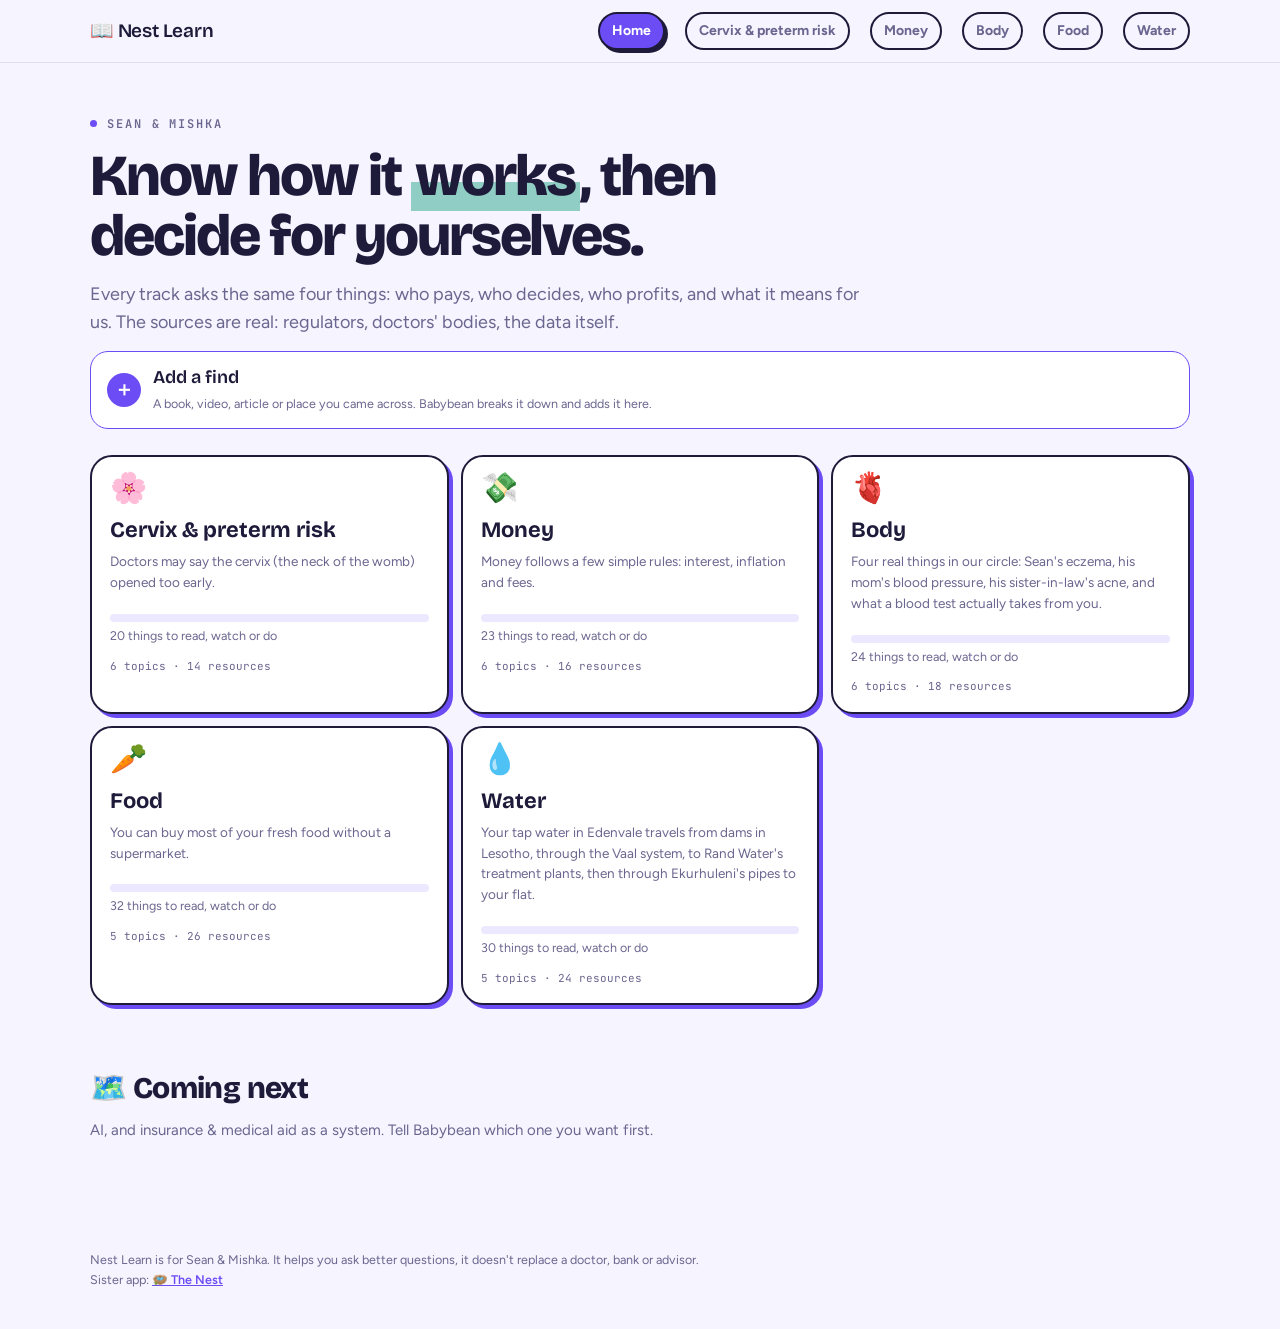
==== index.html @ f9ac7904 "Nest Learn: separate learning app (Cervix, Money, Body, Food, Water) Co-Authored-By: Claude Opus 5.5" ====
<!doctype html>
<html lang="en">
<head>
<meta charset="utf-8">
<meta name="viewport" content="width=device-width, initial-scale=1">
<meta name="theme-color" content="#6C4CF5">
<meta name="apple-mobile-web-app-capable" content="yes">
<meta name="mobile-web-app-capable" content="yes">
<meta name="apple-mobile-web-app-status-bar-style" content="black-translucent">
<meta name="apple-mobile-web-app-title" content="Nest Learn">
<link rel="manifest" href="manifest.webmanifest">
<link rel="apple-touch-icon" href="apple-touch-icon.png">
<meta name="robots" content="noindex, nofollow">
<title>Home · Nest Learn</title>
<link rel="icon" href="data:image/svg+xml,<svg xmlns='http://www.w3.org/2000/svg' viewBox='0 0 100 100'><text y='.9em' font-size='90'>📖</text></svg>">
<link rel="preconnect" href="https://fonts.googleapis.com">
<link rel="preconnect" href="https://fonts.gstatic.com" crossorigin>
<link rel="stylesheet" href="https://fonts.googleapis.com/css2?family=Bricolage+Grotesque:opsz,wght@12..96,400..800&family=Figtree:wght@400;500;600;700&family=JetBrains+Mono:wght@500;600;700&display=swap">
<link rel="stylesheet" href="style.css?v=20261115a">
<link rel="stylesheet" href="learn.css?v=20261115a">
</head>
<body>

<nav class="nav"><div class="nav-in">
  <a class="brandmark" href="index.html">📖 Nest Learn</a>
  <a class="tab" href="index.html" aria-current="page">Home</a>
  <a class="tab" href="cervix.html">Cervix &amp; preterm risk</a>
  <a class="tab" href="money.html">Money</a>
  <a class="tab" href="body.html">Body</a>
  <a class="tab" href="food.html">Food</a>
  <a class="tab" href="water.html">Water</a>
</div></nav>
<script>window.NAV_ICON={"Home": "🏠", "Cervix & preterm risk": "🌸", "Money": "💸", "Body": "🫀", "Food": "🥕", "Water": "💧"};</script>

<main class="wrap">
<p class="eyebrow"><span class="dot"></span>Sean &amp; Mishka</p>
<h1>Know how it <em>works</em>, then decide for yourselves.</h1>
<p class="sub">Every track asks the same four things: who pays, who decides, who profits, and what it means for us. The sources are real: regulators, doctors' bodies, the data itself.</p>
<details class="addbox" data-track=""><summary><span class="pl">＋</span><span><b>Add a find</b>
<small>A book, video, article or place you came across. Babybean breaks it down and adds it here.</small></span></summary>
<div class="abd"><div class="qchips tpick" role="group" aria-label="Which track"><button type="button" class="chip" aria-pressed="false" data-t="Cervix &amp; preterm risk">🌸 Cervix &amp; preterm risk</button><button type="button" class="chip" aria-pressed="false" data-t="Money">💸 Money</button><button type="button" class="chip" aria-pressed="false" data-t="Body">🫀 Body</button><button type="button" class="chip" aria-pressed="false" data-t="Food">🥕 Food</button><button type="button" class="chip" aria-pressed="false" data-t="Water">💧 Water</button><button type="button" class="chip" aria-pressed="false" data-t="New topic">🆕 New topic</button></div><div class="qchips kpick" role="group" aria-label="What is it"><button type="button" class="chip" aria-pressed="false" data-k="book">📚 Book</button><button type="button" class="chip" aria-pressed="false" data-k="video">🎬 Video</button><button type="button" class="chip" aria-pressed="false" data-k="article">📄 Article</button><button type="button" class="chip" aria-pressed="false" data-k="podcast">🎧 Podcast</button><button type="button" class="chip" aria-pressed="false" data-k="place">📍 Place</button></div>
<textarea placeholder="Paste the link, or the name of the book or video. Add a note if you want: why it caught your eye."></textarea>
<button type="button" class="sendbtn">Send to Babybean →</button>
<p class="how">Opens Telegram with your find ready to send. Babybean reads or watches it, writes the breakdown, and adds it to this page.</p></div></details>
<div class="tgrid">
<a class="tcard" href="cervix.html"><span class="tic">🌸</span><b>Cervix &amp; preterm risk</b><small>Doctors may say the cervix (the neck of the womb) opened too early.</small><div class="tprog mini" data-track="cervix"><div class="bar"><span></span></div><small class="pc"></small></div><span class="tmeta">6 topics · 14 resources</span></a>
<a class="tcard" href="money.html"><span class="tic">💸</span><b>Money</b><small>Money follows a few simple rules: interest, inflation and fees.</small><div class="tprog mini" data-track="money"><div class="bar"><span></span></div><small class="pc"></small></div><span class="tmeta">6 topics · 16 resources</span></a>
<a class="tcard" href="body.html"><span class="tic">🫀</span><b>Body</b><small>Four real things in our circle: Sean&#x27;s eczema, his mom&#x27;s blood pressure, his sister-in-law&#x27;s acne, and what a blood test actually takes from you.</small><div class="tprog mini" data-track="body"><div class="bar"><span></span></div><small class="pc"></small></div><span class="tmeta">6 topics · 18 resources</span></a>
<a class="tcard" href="food.html"><span class="tic">🥕</span><b>Food</b><small>You can buy most of your fresh food without a supermarket.</small><div class="tprog mini" data-track="food"><div class="bar"><span></span></div><small class="pc"></small></div><span class="tmeta">5 topics · 26 resources</span></a>
<a class="tcard" href="water.html"><span class="tic">💧</span><b>Water</b><small>Your tap water in Edenvale travels from dams in Lesotho, through the Vaal system, to Rand Water&#x27;s treatment plants, then through Ekurhuleni&#x27;s pipes to your flat.</small><div class="tprog mini" data-track="water"><div class="bar"><span></span></div><small class="pc"></small></div><span class="tmeta">5 topics · 24 resources</span></a>
</div>
<section class="sec"><h2>🗺️ Coming next</h2><p>AI, and insurance &amp; medical aid as a system. Tell Babybean which one you want first.</p></section>
</main>
<script>window.LEARN_TOTALS={"cervix": 20, "money": 23, "body": 24, "food": 32, "water": 30};</script>
<footer class="lfoot">Nest Learn is for Sean &amp; Mishka. It helps you ask better questions, it doesn't replace a doctor, bank or advisor.
  <br>Sister app: <a href="https://seanmacebo-ux.github.io/nest/">🪺 The Nest</a></footer>
<script src="nav.js?v=20261115a"></script>
<script src="learn.js?v=20261115a"></script>
</body>
</html>
---- style.css ----
/* The Nest — shared design system */
:root {
  /* palette: Lavender & Mint · design: Playful Bold (13 Nov 2026) */
  --ground: #F6F4FF; --surface: #FFFFFF; --surface-2: #ECE8FF;
  --ink: #1E1A3A; --ink-soft: #6B668F; --line: #E2DDF7;
  --baby: #E85AA5; --baby-soft: #FCE1F0;
  --home: #139E7C; --home-soft: #D9F7EE; --home-ink: #0B7A5F;
  --car: #3B82F6; --car-soft: #DCE9FE; --car-ink: #1D4ED8;
  --good: #139E7C; --good-soft: #D9F7EE;
  --warn: #E0405F; --warn-soft: #FCE0E6;
  --red: #E0405F; --red-soft: #FCE0E6;
  --amber: #D98A0B; --amber-soft: #FDEFD3;
  --hot: #E0405F; --hot-soft: #FCE0E6;
  --star: #F5A524;
  --accent: #6C4CF5;
  --nav-v: 2; /* nav.js only switches to the ☰ menu when this styling is loaded */
  --shadow: 0 1px 2px rgba(30,26,58,.04), 0 6px 16px -8px rgba(30,26,58,.10), 0 14px 34px -18px rgba(30,26,58,.14);
}
@media (prefers-color-scheme: dark) {
  :root {
    --ground: #121027; --surface: #1B1838; --surface-2: #26224D;
    --ink: #F1EEFF; --ink-soft: #A9A3D9; --line: #2E2A5A;
    --baby: #F9A8D4; --baby-soft: #3A1A33;
    --home: #5EEAD4; --home-soft: #12302F; --home-ink: #A7F3E8;
    --car: #93C5FD; --car-soft: #1A2547; --car-ink: #C7DDFE;
    --good: #5EEAD4; --good-soft: #12302F;
    --warn: #FF7A93; --warn-soft: #3A1726;
    --red: #FF7A93; --red-soft: #3A1726;
    --amber: #FCD34D; --amber-soft: #332A12;
    --hot: #FF7A93; --hot-soft: #3A1726;
    --star: #FCD34D;
    --accent: #A594FF;
    --shadow: 0 1px 2px rgba(0,0,0,.3), 0 10px 30px -14px rgba(0,0,0,.6);
  }
}
* { box-sizing: border-box; }
html { -webkit-text-size-adjust: 100%; }
body { margin: 0; background: var(--ground); color: var(--ink);
  font-family: "Figtree", system-ui, -apple-system, sans-serif; line-height: 1.55; font-size: 16px; -webkit-font-smoothing: antialiased; }
.wrap { overflow-wrap: break-word; max-width: 1180px; margin: 0 auto; padding: clamp(20px,4vw,40px) clamp(16px,4vw,40px) 90px; }
.num { font-family: "JetBrains Mono", ui-monospace, monospace; font-variant-numeric: tabular-nums; }
a { color: inherit; }

/* nav */
.nav { position: sticky; top: 0; z-index: 20; background: color-mix(in srgb, var(--ground) 90%, transparent);
  backdrop-filter: blur(10px); border-bottom: 1px solid var(--line); }
.nav-in { max-width: 1180px; margin: 0 auto; padding: 12px clamp(16px,4vw,40px); display: flex; align-items: center; gap: 8px 20px; flex-wrap: wrap; }
.brandmark { font-family: "Bricolage Grotesque", Georgia, serif; font-weight: 600; font-size: 19px; letter-spacing: -.01em; margin-right: auto; display: flex; align-items: center; gap: 8px; text-decoration: none; }
.nav a.tab { text-decoration: none; font-size: 14px; font-weight: 600; color: var(--ink-soft); padding: 6px 12px; border-radius: 20px; }
.nav a.tab:hover { color: var(--ink); background: var(--surface-2); }
.nav a.tab[aria-current="page"] { color: var(--surface); background: var(--accent); }
/* phones: one swipeable row instead of three stacked rows */
@media (max-width: 700px) {
  .nav-in { flex-wrap: nowrap; overflow-x: auto; scrollbar-width: none; gap: 4px; padding: 9px 16px 9px 0; }
  .nav-in::-webkit-scrollbar { display: none; }
  .brandmark { position: sticky; left: 0; z-index: 1; flex: none; margin-right: 4px; padding: 8px 12px 8px 16px; font-size: 17px;
    background: var(--ground); box-shadow: 10px 0 10px -4px var(--ground); }
  .nav a.tab { flex: none; padding: 9px 13px; }
  /* with nav.js: brand + current page + ☰ Menu; the rest open as a tile grid */
  .nav.js-menu .nav-in { overflow: visible; padding: 8px 16px; gap: 8px; }
  .nav.js-menu .brandmark { position: static; padding: 0; margin-right: auto; background: none; box-shadow: none; }
  .nav.js-menu a.tab { display: none; }
  .nav.js-menu .menubtn { order: 3; }
  .nav.js-menu a.tab[aria-current="page"] { display: inline-flex; align-items: center; min-height: 40px; font-size: 13.5px; }
}
.menubtn { display: none; }
@media (max-width: 700px) {
  .menubtn { display: inline-flex; align-items: center; gap: 7px; flex: none; font: inherit; font-size: 15px; font-weight: 600; cursor: pointer;
    color: var(--ink); background: var(--surface); border: 1px solid var(--line); border-radius: 12px; padding: 0 14px; min-height: 44px; }
  .menubtn span { font-size: 18px; line-height: 1; }
  .nav.open .menubtn { background: var(--surface-2); }
  .menubtn:focus-visible { outline: 2px solid var(--accent); outline-offset: 2px; }
  .navpanel { position: absolute; left: 0; right: 0; top: 100%; background: var(--ground); border-bottom: 1px solid var(--line);
    box-shadow: 0 18px 30px -12px rgba(0,0,0,.25); padding: 12px 16px 16px; display: grid; grid-template-columns: repeat(3, 1fr); gap: 8px; }
  .navpanel[hidden] { display: none; }
  .navtile { display: flex; flex-direction: column; align-items: center; justify-content: center; gap: 4px; min-height: 68px; padding: 8px 4px;
    text-decoration: none; text-align: center; font-size: 13.5px; font-weight: 600; color: var(--ink); background: var(--surface);
    border: 1px solid var(--line); border-radius: 14px; }
  .navtile .ni { font-size: 22px; line-height: 1; }
  .navtile[aria-current="page"] { background: var(--accent); border-color: var(--accent); color: var(--surface); }
  .navtile:focus-visible { outline: 2px solid var(--accent); outline-offset: 2px; }
}

/* headings */
.eyebrow { font-family: "JetBrains Mono", monospace; font-size: 12px; font-weight: 600; letter-spacing: .16em; text-transform: uppercase; color: var(--ink-soft); display: flex; align-items: center; gap: 10px; flex-wrap: wrap; }
.eyebrow .dot { width: 7px; height: 7px; border-radius: 50%; background: var(--accent); }
h1 { font-family: "Bricolage Grotesque", Georgia, serif; font-weight: 500; font-size: clamp(34px,6.5vw,58px); line-height: 1.03; letter-spacing: -.02em; text-wrap: balance; margin: 14px 0 0; }
h1 em { font-style: italic; color: var(--accent); }
.sub { color: var(--ink-soft); font-size: clamp(15px,2.2vw,18px); margin: 14px 0 0; max-width: 66ch; }
.sec { margin: clamp(38px,6vw,60px) 0 18px; }
.sec h2 { font-family: "Bricolage Grotesque", serif; font-weight: 500; font-size: clamp(22px,4vw,30px); letter-spacing: -.01em; margin: 0; text-wrap: balance; }
.sec p { margin: 8px 0 0; color: var(--ink-soft); max-width: 66ch; font-size: 15px; }

/* callout */
.callout { margin-top: 18px; border-radius: 13px; padding: 14px 16px; font-size: 13.5px; max-width: 78ch; }
.callout.car { background: var(--car-soft); border: 1px solid color-mix(in srgb, var(--car) 30%, transparent); color: var(--car-ink); }
.callout b { font-weight: 600; }

/* filter chips */
.filterbar { margin-top: 24px; position: sticky; top: 52px; z-index: 10; background: color-mix(in srgb, var(--ground) 88%, transparent); backdrop-filter: blur(8px); padding: 12px 0; border-bottom: 1px solid var(--line); display: flex; flex-wrap: wrap; gap: 14px 22px; }
.fgroup { display: flex; align-items: center; gap: 7px; flex-wrap: wrap; }
.fgroup .lbl { font-family: "JetBrains Mono", monospace; font-size: 10px; letter-spacing: .1em; text-transform: uppercase; color: var(--ink-soft); font-weight: 600; }
.chip { font-family: inherit; font-size: 13px; font-weight: 600; cursor: pointer; background: var(--surface); color: var(--ink); border: 1px solid var(--line); border-radius: 20px; padding: 6px 13px; transition: all .14s ease; }
.chip:hover { border-color: var(--car); }
.chip[aria-pressed="true"] { background: var(--car); color: #fff; border-color: var(--car); }
.count { font-family: "JetBrains Mono", monospace; font-size: 12px; color: var(--ink-soft); margin-left: auto; align-self: center; }

/* card grid */
.grid { margin-top: 22px; display: grid; grid-template-columns: repeat(3, 1fr); gap: 14px; }
@media (max-width: 940px) { .grid { grid-template-columns: repeat(2, 1fr); } }
@media (max-width: 600px) { .grid { grid-template-columns: 1fr; } }

.cc { background: var(--surface); border: 1px solid var(--line); border-radius: 16px; padding: 18px; box-shadow: var(--shadow); display: flex; flex-direction: column; }
.cc.hide { display: none; }
.cc.pick { border-color: color-mix(in srgb, var(--star) 55%, var(--line)); }
.cc-top { display: flex; justify-content: space-between; align-items: center; gap: 8px; }
.brand { font-family: "JetBrains Mono", monospace; font-size: 10px; letter-spacing: .08em; text-transform: uppercase; color: var(--ink-soft); font-weight: 600; display: flex; align-items: center; gap: 5px; }
.tier { font-family: "JetBrains Mono", monospace; font-size: 9.5px; font-weight: 600; letter-spacing: .05em; padding: 3px 8px; border-radius: 20px; text-transform: uppercase; }
.tier.cash { background: var(--good-soft); color: var(--good); }
.tier.finance { background: var(--car-soft); color: var(--car-ink); }
.model { font-family: "Bricolage Grotesque", serif; font-weight: 600; font-size: 20px; letter-spacing: -.01em; margin: 10px 0 1px; display: flex; align-items: center; gap: 7px; }
.star { color: var(--star); font-size: 14px; }
.bodytag { font-size: 12px; color: var(--ink-soft); }
.price { font-family: "JetBrains Mono", monospace; font-weight: 600; font-size: 18px; margin: 11px 0 0; color: var(--car-ink); }
.price small { font-size: 10.5px; color: var(--ink-soft); font-weight: 500; display: block; letter-spacing: .02em; margin-top: 2px; }
.ratings { display: flex; flex-wrap: wrap; gap: 5px; margin: 12px 0 0; }
.rt { font-size: 10.5px; font-weight: 600; padding: 4px 8px; border-radius: 6px; display: flex; align-items: center; gap: 4px; }
.rt .rk { font-family: "JetBrains Mono", monospace; font-size: 8.5px; letter-spacing: .04em; text-transform: uppercase; opacity: .72; font-weight: 600; }
.rt.ex { background: var(--good-soft); color: var(--good); }
.rt.gd { background: var(--surface-2); color: var(--ink); }
.rt.tt { background: var(--warn-soft); color: var(--warn); }
.rt.au { background: var(--car-soft); color: var(--car-ink); }
.pc { display: grid; grid-template-columns: 1fr 1fr; gap: 10px; margin: 13px 0 0; font-size: 11.5px; }
.pc .h { font-family: "JetBrains Mono", monospace; font-size: 9px; letter-spacing: .07em; text-transform: uppercase; font-weight: 600; margin-bottom: 4px; }
.pc .pro .h { color: var(--good); } .pc .con .h { color: var(--warn); }
.pc ul { margin: 0; padding-left: 14px; display: flex; flex-direction: column; gap: 3px; color: var(--ink-soft); }
.cardlinks { margin-top: auto; padding-top: 14px; display: flex; gap: 8px; }
.clink { flex: 1; display: flex; align-items: center; justify-content: center; gap: 6px; text-decoration: none; font-size: 12px; font-weight: 600; padding: 9px 10px; border-radius: 9px; border: 1px solid var(--line); transition: transform .12s ease, border-color .12s ease; }
.clink:hover { transform: translateY(-1px); border-color: var(--car); }
.clink.see { background: var(--car); color: #fff; border-color: var(--car); }
.clink.list { background: var(--surface-2); color: var(--ink); flex-direction: column; gap: 1px; }
.clink .h { font-family: "JetBrains Mono", monospace; font-weight: 500; font-size: 9px; opacity: .7; }

.empty { display: none; text-align: center; color: var(--ink-soft); padding: 46px 20px; font-size: 15px; }
.empty.show { display: block; }

/* generic panels/cards */
.panel { background: var(--surface); border: 1px solid var(--line); border-radius: 16px; padding: 22px 24px; box-shadow: var(--shadow); }
.note { margin-top: 30px; background: var(--surface); border: 1px solid var(--line); border-radius: 16px; padding: 22px 24px; box-shadow: var(--shadow); font-size: 14px; }
.note h4 { font-family: "Bricolage Grotesque", serif; font-weight: 600; font-size: 18px; margin: 0 0 10px; color: var(--car-ink); }
.note p { margin: 0 0 10px; } .note p:last-child { margin: 0; }
.note b { font-weight: 600; }
.foot { margin-top: 30px; font-family: "JetBrains Mono", monospace; font-size: 11px; color: var(--ink-soft); letter-spacing: .04em;  overflow-wrap: anywhere; }

/* home tiles */
.tiles { margin-top: 26px; display: grid; grid-template-columns: repeat(3,1fr); gap: 16px; }
@media (max-width: 800px) { .tiles { grid-template-columns: 1fr; } }
.tile { display: flex; flex-direction: column; text-decoration: none; background: var(--surface); border: 1px solid var(--line); border-radius: 18px; padding: 24px; box-shadow: var(--shadow); border-top: 4px solid var(--accent); transition: transform .14s ease; }
.tile:hover { transform: translateY(-2px); }
.tile.baby { border-top-color: var(--baby); } .tile.home { border-top-color: var(--home); } .tile.car { border-top-color: var(--car); }
.tile .tt { font-family: "Bricolage Grotesque", serif; font-weight: 600; font-size: 22px; display: flex; align-items: center; gap: 9px; }
.tile.baby .tt { color: var(--baby); } .tile.home .tt { color: var(--home); } .tile.car .tt { color: var(--car); }
.tile .td { color: var(--ink-soft); font-size: 14px; margin: 10px 0 0; }
.tile .go { margin-top: 14px; font-family: "JetBrains Mono", monospace; font-size: 12px; font-weight: 600; color: var(--accent); }

a:focus-visible, .chip:focus-visible { outline: 2px solid var(--accent); outline-offset: 2px; }

/* interactivity — saves + ticks */
.savebtn { font: inherit; cursor: pointer; border: 1px solid var(--line); background: var(--surface-2); color: var(--ink-soft); border-radius: 9px; padding: 8px 12px; font-size: 12px; font-weight: 600; transition: all .15s ease; white-space: nowrap; }
.savebtn:hover { border-color: var(--baby); transform: translateY(-1px); }
.savebtn.on { background: var(--baby-soft); color: var(--baby); border-color: var(--baby); }
[data-tick] { cursor: pointer; user-select: none; }
[data-tick] .b, [data-tick] .box { transition: background .15s ease, border-color .15s ease; position: relative; }
[data-tick].done .b, [data-tick].done .box { background: var(--accent); border-color: var(--accent); }
[data-tick].done .b::after, [data-tick].done .box::after { content: "✓"; color: #fff; font-size: 10px; line-height: 1; position: absolute; inset: 0; display: flex; align-items: center; justify-content: center; }
[data-tick].done .txt { color: var(--ink-soft); }
[data-tick]:focus-visible { outline: 2px solid var(--accent); outline-offset: 3px; border-radius: 6px; }

@media (prefers-reduced-motion: reduce) { * { transition: none !important; } }

/* Design: Playful Bold (overrides page styles, so it uses !important) — chunky outlines, hard offset shadows, pill controls */
.panel,.pane,.pc2,.acc,.hero,.cc,.tile,.cgrp,.statrow>div,.pick,.note,.trio>div,.stats>div,.tg,.total,.chead .h,.places .pane { border-radius: 22px !important; border: 2px solid var(--ink) !important; box-shadow: 4px 4px 0 var(--accent) !important; }
.st4,.cell,.warnbox,.callout { border-radius: 14px !important; border: 1.5px solid color-mix(in srgb, var(--ink) 35%, transparent) !important; box-shadow: none !important; }
.chip,.tabs button,.jump a,.btn,.btn2,.menubtn,.pickrow button,.seg button,.seg2 a,.modes a,.pens button,.navtile,.nav a.tab,.savebtn,.clink { border-radius: 999px !important; border: 2px solid var(--ink) !important; font-weight: 700 !important; }
.btn,.btn2,.chip[aria-pressed="true"],.tabs button[aria-selected="true"],.jump a.on,.pickrow button[aria-pressed="true"],.modes a[aria-current="true"],.nav a.tab[aria-current="page"] { box-shadow: 3px 3px 0 var(--ink) !important; }
.modes .in,.seg,.seg2 { border-radius: 999px !important; border: 2px solid var(--ink); }
h1 { font-weight: 800 !important; letter-spacing: -.035em !important; }
h1 em { font-style: normal !important; color: var(--ink) !important; background: linear-gradient(transparent 58%, color-mix(in srgb, var(--good) 45%, transparent) 58%); padding: 0 .08em; }
.sec h2,.gh h2,.pane h3,.hero .big,.big,.total b,.pc2 .pr b,.statrow b,.model { font-weight: 800 !important; letter-spacing: -.02em; }
.ico { border-radius: 14px !important; border: 2px solid var(--ink) !important; }
.hb,.vb,.badge,.tier { border-radius: 999px !important; border: 1.5px solid currentColor; }
.modes .in a { border: 0 !important; box-shadow: none !important; }
.modes .in a[aria-current="true"] { background: var(--accent) !important; color: var(--surface) !important; }

/* --- 14 Nov: 🤔 Consider / ✕ Reject (decide.js), replaces ♡ Save --- */
.dec { display: flex; gap: 8px; flex-wrap: wrap; margin-top: 10px; }
.dec button { font: inherit; font-size: 12.5px; font-weight: 700; cursor: pointer; min-height: 40px; padding: 0 14px; border-radius: 999px; border: 2px solid var(--line); background: var(--surface-2); color: var(--ink); }
.dec button[data-dv="consider"].on { background: var(--amber-soft); border-color: var(--amber); color: var(--ink); }
.dec button[data-dv="reject"].on { background: var(--surface-2); border-color: var(--ink-soft); color: var(--ink-soft); }
.is-consider { box-shadow: inset 0 0 0 2px var(--amber) !important; }
.is-consider::before { content: "🤔 CONSIDERING"; display: block; font-family: "JetBrains Mono", monospace; font-size: 10px; font-weight: 700; letter-spacing: .06em; color: var(--amber); margin-bottom: 6px; }
.is-reject { order: 99; opacity: .45; }
.is-reject::before { content: "✕ REJECTED"; display: block; font-family: "JetBrains Mono", monospace; font-size: 10px; font-weight: 700; letter-spacing: .06em; color: var(--ink-soft); margin-bottom: 6px; }
.is-reject .ow, .is-reject .of, .is-reject .lc-why, .is-reject .lc-warn, .is-reject p { display: none; }
.dectray { position: fixed; left: 12px; right: 12px; bottom: 14px; z-index: 40; max-width: 560px; margin: 0 auto; display: none; align-items: center; justify-content: space-between; gap: 12px; padding: 10px 10px 10px 16px; border-radius: 18px; background: var(--ink); color: var(--surface); box-shadow: var(--shadow); font-weight: 700; font-size: 14px; }
.dectray.on { display: flex; }
.dectray small { display: block; font-weight: 500; font-size: 11.5px; opacity: .75; }
.dectray .send { font: inherit; font-size: 14px; font-weight: 700; cursor: pointer; border: 0; border-radius: 999px; min-height: 44px; padding: 0 16px; background: var(--accent); color: #fff; white-space: nowrap; }
---- learn.css ----
/* Nest Learn: track pages + home. Built on The Nest's style.css so both apps look the same. */
:root { --navh: 60px; }
html { scroll-behavior: smooth; }
[id] { scroll-margin-top: calc(var(--navh) + 64px); }
.lbl { font-family: "JetBrains Mono", monospace; font-size: 10px; font-weight: 600; letter-spacing: .08em; text-transform: uppercase; color: var(--ink-soft); }

/* jump bar (same as Medical aid) */
.jump { position: sticky; top: var(--navh); z-index: 15; margin: 22px calc(-1 * clamp(16px,4vw,40px)) 0; padding: 10px clamp(16px,4vw,40px);
  background: color-mix(in srgb, var(--ground) 92%, transparent); backdrop-filter: blur(8px); border-bottom: 1px solid var(--line);
  display: flex; gap: 8px; overflow-x: auto; scrollbar-width: none; }
.jump::-webkit-scrollbar { display: none; }
.jump a { flex: none; text-decoration: none; font-size: 13px; font-weight: 600; color: var(--ink-soft); background: var(--surface); border: 1px solid var(--line); border-radius: 20px; padding: 8px 14px; min-height: 36px; display: flex; align-items: center; }
.jump a.on { background: var(--accent); border-color: var(--accent); color: var(--surface); }

/* progress */
.tprog { margin-top: 18px; max-width: 420px; }
.tprog .bar { height: 8px; background: var(--surface-2); border-radius: 8px; overflow: hidden; margin-top: 5px; }
.tprog .bar span { display: block; height: 100%; width: 0; background: var(--accent); border-radius: 8px; transition: width .4s ease; }
.tprog .pc { display: block; color: var(--ink-soft); font-size: 12.5px; margin-top: 4px; }
.tprog.mini { margin-top: 12px; max-width: none; }

/* accordions (same as Medical aid) */
.accs { display: flex; flex-direction: column; gap: 10px; margin-top: 14px; }
.acc { background: var(--surface); border: 1px solid var(--line); border-radius: 14px; box-shadow: var(--shadow); overflow: hidden; }
.acc summary { list-style: none; cursor: pointer; display: flex; align-items: center; gap: 12px; padding: 14px 16px; min-height: 56px; -webkit-tap-highlight-color: transparent; }
.acc summary::-webkit-details-marker { display: none; }
.acc summary::after { content: "+"; margin-left: auto; flex: none; font-family: "JetBrains Mono", monospace; font-size: 20px; font-weight: 600; color: var(--ink-soft); transition: transform .2s ease; }
.acc[open] summary::after { transform: rotate(45deg); }
.acc summary:focus-visible { outline: 2px solid var(--accent); outline-offset: -2px; border-radius: 14px; }
.acc .n { flex: none; width: 28px; height: 28px; border-radius: 50%; background: var(--good-soft); color: var(--good); font-family: "JetBrains Mono", monospace; font-weight: 600; font-size: 13px; display: grid; place-items: center; }
.acc .st { display: flex; flex-direction: column; gap: 2px; font-size: 15px; }
.acc .st small { color: var(--ink-soft); font-size: 12.5px; }
.acc .bd { padding: 0 16px 14px; font-size: 14.5px; border-top: 1px solid var(--line); }
.pts { margin: 10px 0 0; padding-left: 18px; }
.pts li { margin: 8px 0; }

/* do / ask / watch */
.checks { list-style: none; margin: 14px 0 0; padding: 0; display: flex; flex-direction: column; gap: 8px; }
.checks label { display: flex; gap: 12px; align-items: flex-start; background: var(--surface); border: 1px solid var(--line); border-radius: 14px; padding: 12px 14px; font-size: 14.5px; cursor: pointer; box-shadow: var(--shadow); }
.checks input { flex: none; width: 22px; height: 22px; margin: 1px 0 0; accent-color: var(--good); }
.checks input:checked + span { color: var(--ink-soft); text-decoration: line-through; }
.asks { margin: 14px 0 0; padding: 14px 16px 14px 36px; background: var(--surface); border: 1px solid var(--line); border-radius: 14px; box-shadow: var(--shadow); font-size: 14.5px; }
.asks li { margin: 8px 0; }
.warns { list-style: none; margin: 14px 0 0; padding: 0; display: flex; flex-direction: column; gap: 8px; }
.warns li { background: var(--amber-soft); border-radius: 12px; padding: 12px 14px; font-size: 14px; }
.warns li::before { content: "⚠️ "; }

/* resources */
.filt { display: flex; gap: 8px; flex-wrap: wrap; margin-top: 14px; }
.rlist { display: grid; grid-template-columns: repeat(2, 1fr); gap: 10px; margin-top: 14px; }
@media (max-width: 700px) { .rlist { grid-template-columns: 1fr; } }
.rc { background: var(--surface); border: 1px solid var(--line); border-radius: 16px; box-shadow: var(--shadow); padding: 14px 16px; display: flex; flex-direction: column; }
.rc[hidden] { display: none; }
.rtop { display: flex; gap: 12px; align-items: flex-start; }
.ric { font-size: 22px; flex: none; }
.rtx b { display: block; font-size: 15px; line-height: 1.35; }
.rtx small { color: var(--ink-soft); font-size: 12.5px; }
.rwhy { font-size: 13.5px; margin: 8px 0 0; color: var(--ink); }
.racts { display: flex; gap: 8px; margin-top: auto; padding-top: 12px; }
.racts a, .racts button { font: inherit; font-size: 13px; font-weight: 600; text-decoration: none; cursor: pointer; border-radius: 10px; padding: 0 14px; min-height: 40px; display: inline-flex; align-items: center; }
.racts .op { color: var(--ink); background: var(--surface-2); border: 1px solid var(--line); }
.racts .done { color: var(--ink-soft); background: var(--surface); border: 1px solid var(--line); }
.rc.is-done { border-color: var(--good); }
.rc.is-done .done { color: var(--surface); background: var(--good); border-color: var(--good); }

/* home */
.tgrid { display: grid; grid-template-columns: repeat(3, 1fr); gap: 12px; margin-top: 26px; }
@media (max-width: 900px) { .tgrid { grid-template-columns: repeat(2, 1fr); } }
@media (max-width: 560px) { .tgrid { grid-template-columns: 1fr; } }
.tcard { text-decoration: none; background: var(--surface); border: 1px solid var(--line); border-radius: 18px; box-shadow: var(--shadow); padding: 16px 18px; display: flex; flex-direction: column; gap: 4px; }
.tcard .tic { font-size: 30px; line-height: 1; }
.tcard b { font-family: "Bricolage Grotesque", serif; font-size: 22px; margin-top: 6px; }
.tcard small { color: var(--ink-soft); font-size: 13.5px; }
.tcard .tmeta { font-family: "JetBrains Mono", monospace; font-size: 11px; color: var(--ink-soft); margin-top: 8px; }

.lfoot { max-width: 1180px; margin: 0 auto; padding: 0 clamp(16px,4vw,40px) 40px; color: var(--ink-soft); font-size: 12.5px; }
.lfoot a { color: var(--accent); font-weight: 600; }

/* match The Nest's Playful Bold cards */
.tcard,.rc,.asks,.checks label { border-radius: 22px !important; border: 2px solid var(--ink) !important; box-shadow: 4px 4px 0 var(--accent) !important; }
.rc.is-done { box-shadow: 4px 4px 0 var(--good) !important; }
  .addbox { background: var(--surface); border: 2px solid var(--accent); border-radius: 18px; padding: 18px; box-shadow: var(--shadow); margin-top: 22px; }
  .addbox h3 { font-family: "Bricolage Grotesque", serif; font-weight: 600; font-size: 20px; margin: 0; }
  .addbox p { margin: 6px 0 0; font-size: 13.5px; color: var(--ink-soft); }
  .addbox textarea { width: 100%; margin-top: 12px; min-height: 84px; resize: vertical; font: inherit; font-size: 16px; color: var(--ink); background: var(--ground); border: 1px solid var(--line); border-radius: 12px; padding: 12px; }
  .addbox textarea:focus { outline: 2px solid var(--accent); outline-offset: 1px; }
  .qchips { display: flex; flex-wrap: wrap; gap: 8px; margin-top: 10px; }
  .qchips button { font: inherit; font-size: 13px; font-weight: 600; cursor: pointer; color: var(--ink); background: var(--surface-2); border: 1px solid var(--line); border-radius: 20px; padding: 0 12px; min-height: 36px; }
  .sendbtn { margin-top: 12px; width: 100%; font: inherit; font-size: 15px; font-weight: 600; cursor: pointer; color: var(--surface); background: var(--accent); border: 0; border-radius: 12px; min-height: 48px; }
  .how { font-size: 12.5px; color: var(--ink-soft); margin-top: 10px; }
  details.addbox { padding: 0; border-width: 1.5px; box-shadow: none; margin-top: 14px; }
  details.addbox > summary { list-style: none; cursor: pointer; display: flex; align-items: center; gap: 12px; padding: 12px 16px; min-height: 56px; }
  details.addbox > summary::-webkit-details-marker { display: none; }
  details.addbox > summary .pl { flex: none; width: 34px; height: 34px; border-radius: 50%; background: var(--accent); color: var(--surface); display: grid; place-items: center; font-size: 20px; font-weight: 600; transition: transform .2s ease; }
  details.addbox[open] > summary .pl { transform: rotate(45deg); }
  details.addbox > summary b { font-family: "Bricolage Grotesque", serif; font-weight: 600; font-size: 18px; display: block; }
  details.addbox > summary small { color: var(--ink-soft); font-size: 12.5px; }
  details.addbox .abd { padding: 0 16px 16px; }
  .qchips button, .acts a, .acts button, .iacts button { min-height: 44px; }
.qchips button[aria-pressed="true"] { color: var(--surface); background: var(--accent); border-color: var(--accent); }
.qchips + .qchips { margin-top: 8px; }
/* breakdown under a resource */
.brk { margin-top: 10px; background: var(--surface-2); border-radius: 12px; }
.brk summary { cursor: pointer; padding: 10px 12px; font-size: 13.5px; font-weight: 700; list-style: none; }
.brk summary::-webkit-details-marker { display: none; }
.brk ul { margin: 0; padding: 0 14px 12px 30px; font-size: 13.5px; }
.brk li { margin: 6px 0; }
.rc.mine { box-shadow: 4px 4px 0 var(--star) !important; }
.rc.mine .rtx small { color: var(--amber); font-weight: 600; }
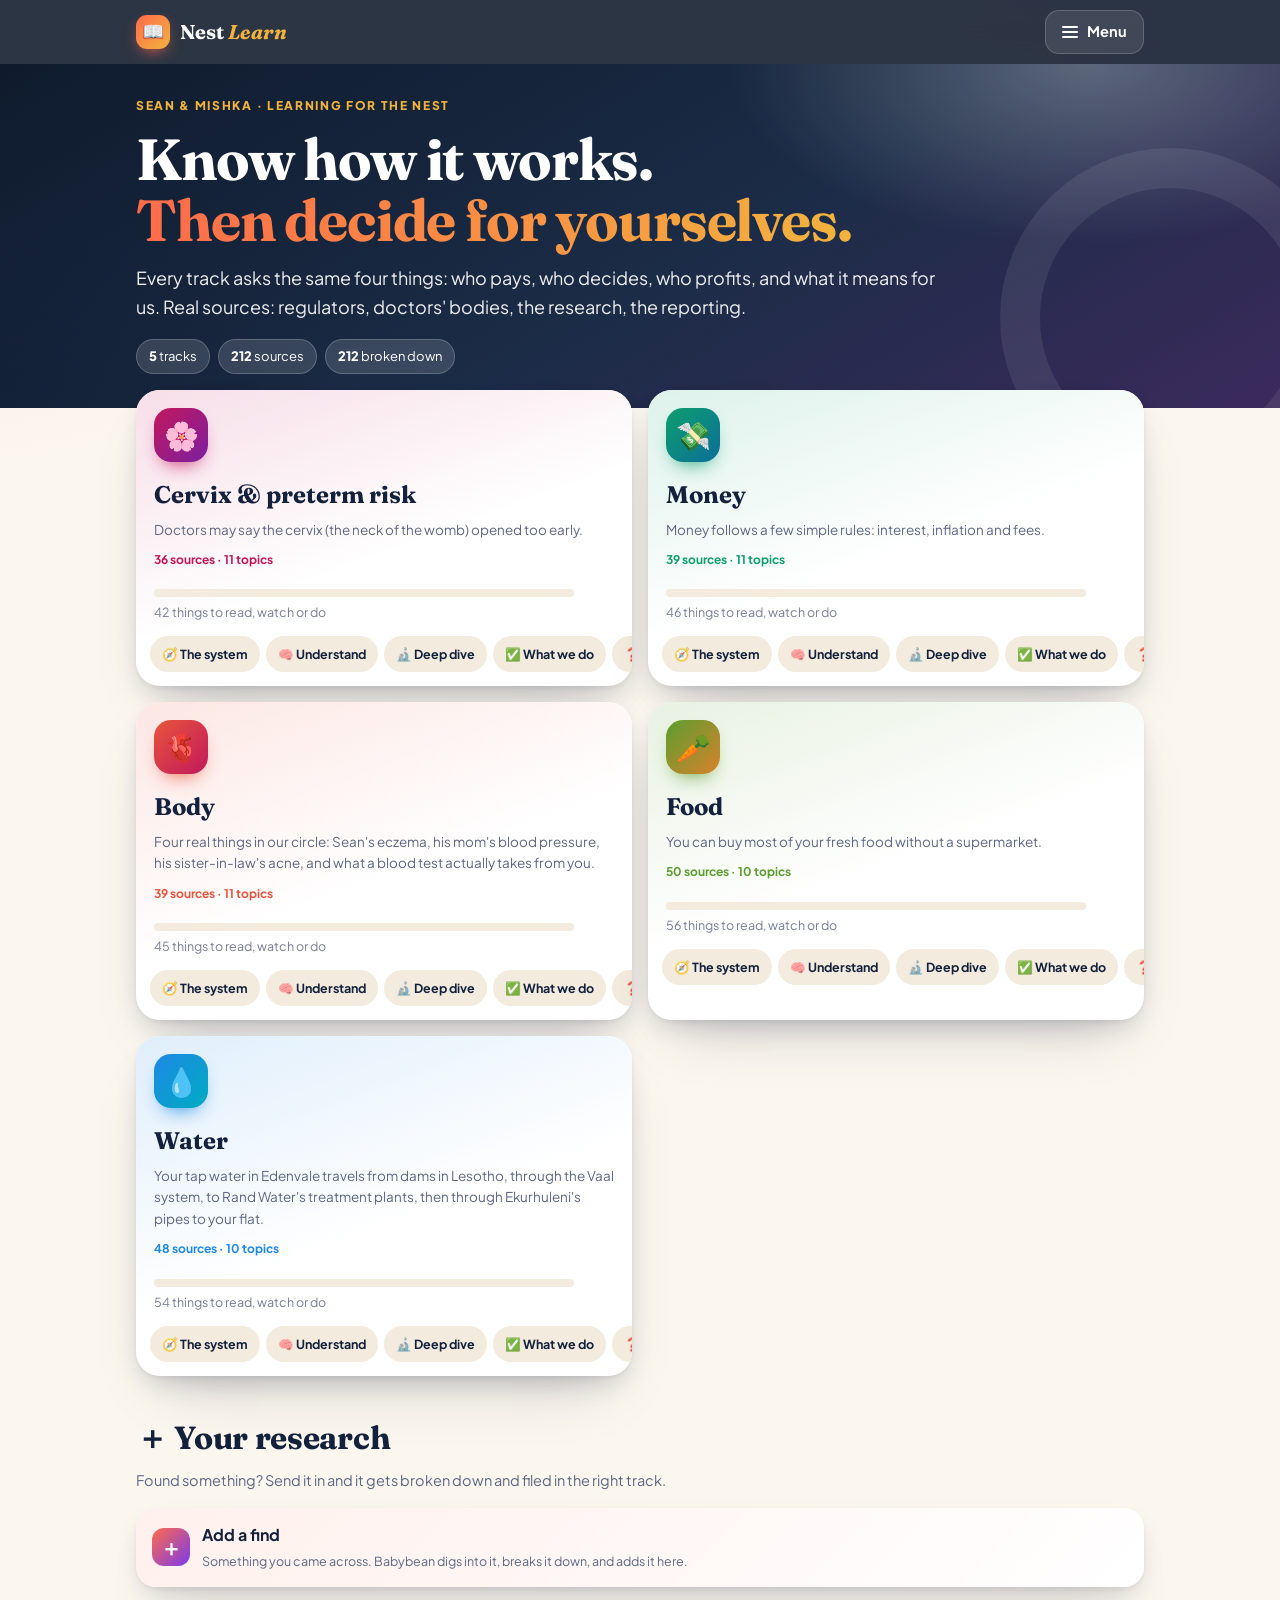
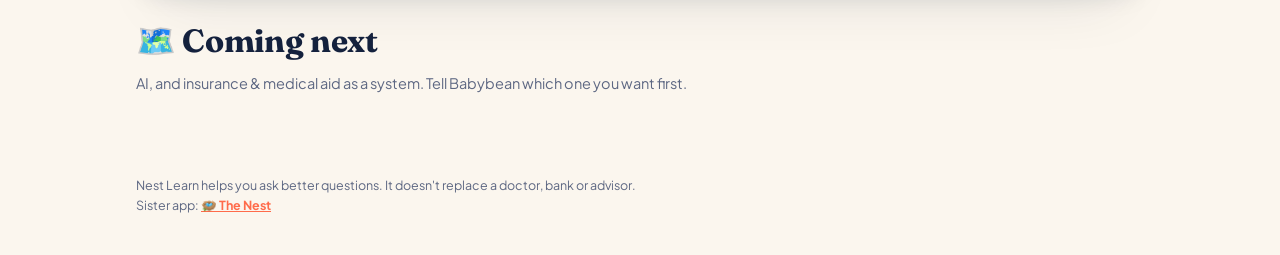
==== commit 07bf5677: "Nest Learn v2: own look (midnight/coral, per-track gradients), view switcher + menu, Codex deep dive" ====
--- a/index.html
+++ b/index.html
@@ -2,8 +2,8 @@
 <html lang="en">
 <head>
 <meta charset="utf-8">
-<meta name="viewport" content="width=device-width, initial-scale=1">
-<meta name="theme-color" content="#6C4CF5">
+<meta name="viewport" content="width=device-width, initial-scale=1, viewport-fit=cover">
+<meta name="theme-color" content="#0F1B2D">
 <meta name="apple-mobile-web-app-capable" content="yes">
 <meta name="mobile-web-app-capable" content="yes">
 <meta name="apple-mobile-web-app-status-bar-style" content="black-translucent">
@@ -15,46 +15,42 @@
 <link rel="icon" href="data:image/svg+xml,<svg xmlns='http://www.w3.org/2000/svg' viewBox='0 0 100 100'><text y='.9em' font-size='90'>📖</text></svg>">
 <link rel="preconnect" href="https://fonts.googleapis.com">
 <link rel="preconnect" href="https://fonts.gstatic.com" crossorigin>
-<link rel="stylesheet" href="https://fonts.googleapis.com/css2?family=Bricolage+Grotesque:opsz,wght@12..96,400..800&family=Figtree:wght@400;500;600;700&family=JetBrains+Mono:wght@500;600;700&display=swap">
-<link rel="stylesheet" href="style.css?v=20261115a">
-<link rel="stylesheet" href="learn.css?v=20261115a">
+<link rel="stylesheet" href="https://fonts.googleapis.com/css2?family=Fraunces:opsz,wght@9..144,500..800&family=Plus+Jakarta+Sans:wght@400;500;600;700;800&display=swap">
+<link rel="stylesheet" href="learn.css?v=20261115d">
+<style>:root { --t1: #FF6B4A; --t2: #7C3AED; }</style>
 </head>
 <body>
 
-<nav class="nav"><div class="nav-in">
-  <a class="brandmark" href="index.html">📖 Nest Learn</a>
-  <a class="tab" href="index.html" aria-current="page">Home</a>
-  <a class="tab" href="cervix.html">Cervix &amp; preterm risk</a>
-  <a class="tab" href="money.html">Money</a>
-  <a class="tab" href="body.html">Body</a>
-  <a class="tab" href="food.html">Food</a>
-  <a class="tab" href="water.html">Water</a>
-</div></nav>
-<script>window.NAV_ICON={"Home": "🏠", "Cervix & preterm risk": "🌸", "Money": "💸", "Body": "🫀", "Food": "🥕", "Water": "💧"};</script>
+<header class="top"><div class="top-in">
+  <a class="brand" href="index.html"><span class="logo">📖</span><span>Nest <i>Learn</i></span></a>
+  <button type="button" class="menubtn" aria-expanded="false" aria-controls="menu"><span class="bars"></span> Menu</button>
+</div></header>
+<div class="menu" id="menu" hidden><div class="menu-in"><p class="mlbl">Jump to any track, or straight to one view</p><a class="mi" href="index.html"><span class="mic">🏠</span><span><b>Home</b><small>All tracks</small></span></a><div class="mgroup" style="--t1:#C2185B;--t2:#7B1FA2"><a class="mi" href="cervix.html"><span class="mic">🌸</span><span><b>Cervix &amp; preterm risk</b><small>36 sources</small></span></a><div class="mviews"><a href="cervix.html#system">🧭 The system</a><a href="cervix.html#understand">🧠 Understand</a><a href="cervix.html#deep">🔬 Deep dive</a><a href="cervix.html#do">✅ What we do</a><a href="cervix.html#ask">❓ Questions</a><a href="cervix.html#watch">⚠️ Watch out</a><a href="cervix.html#library">📚 Library</a></div></div><div class="mgroup" style="--t1:#0E9F6E;--t2:#0B6E99"><a class="mi" href="money.html"><span class="mic">💸</span><span><b>Money</b><small>39 sources</small></span></a><div class="mviews"><a href="money.html#system">🧭 The system</a><a href="money.html#understand">🧠 Understand</a><a href="money.html#deep">🔬 Deep dive</a><a href="money.html#do">✅ What we do</a><a href="money.html#ask">❓ Questions</a><a href="money.html#watch">⚠️ Watch out</a><a href="money.html#library">📚 Library</a></div></div><div class="mgroup" style="--t1:#E8553D;--t2:#C2185B"><a class="mi" href="body.html"><span class="mic">🫀</span><span><b>Body</b><small>39 sources</small></span></a><div class="mviews"><a href="body.html#system">🧭 The system</a><a href="body.html#understand">🧠 Understand</a><a href="body.html#deep">🔬 Deep dive</a><a href="body.html#do">✅ What we do</a><a href="body.html#ask">❓ Questions</a><a href="body.html#watch">⚠️ Watch out</a><a href="body.html#library">📚 Library</a></div></div><div class="mgroup" style="--t1:#5A9E2F;--t2:#D9822B"><a class="mi" href="food.html"><span class="mic">🥕</span><span><b>Food</b><small>50 sources</small></span></a><div class="mviews"><a href="food.html#system">🧭 The system</a><a href="food.html#understand">🧠 Understand</a><a href="food.html#deep">🔬 Deep dive</a><a href="food.html#do">✅ What we do</a><a href="food.html#ask">❓ Questions</a><a href="food.html#watch">⚠️ Watch out</a><a href="food.html#library">📚 Library</a></div></div><div class="mgroup" style="--t1:#1E88E5;--t2:#00ACC1"><a class="mi" href="water.html"><span class="mic">💧</span><span><b>Water</b><small>48 sources</small></span></a><div class="mviews"><a href="water.html#system">🧭 The system</a><a href="water.html#understand">🧠 Understand</a><a href="water.html#deep">🔬 Deep dive</a><a href="water.html#do">✅ What we do</a><a href="water.html#ask">❓ Questions</a><a href="water.html#watch">⚠️ Watch out</a><a href="water.html#library">📚 Library</a></div></div></div></div>
 
-<main class="wrap">
-<p class="eyebrow"><span class="dot"></span>Sean &amp; Mishka</p>
-<h1>Know how it <em>works</em>, then decide for yourselves.</h1>
-<p class="sub">Every track asks the same four things: who pays, who decides, who profits, and what it means for us. The sources are real: regulators, doctors' bodies, the data itself.</p>
-<details class="addbox" data-track=""><summary><span class="pl">＋</span><span><b>Add a find</b>
-<small>A book, video, article or place you came across. Babybean breaks it down and adds it here.</small></span></summary>
-<div class="abd"><div class="qchips tpick" role="group" aria-label="Which track"><button type="button" class="chip" aria-pressed="false" data-t="Cervix &amp; preterm risk">🌸 Cervix &amp; preterm risk</button><button type="button" class="chip" aria-pressed="false" data-t="Money">💸 Money</button><button type="button" class="chip" aria-pressed="false" data-t="Body">🫀 Body</button><button type="button" class="chip" aria-pressed="false" data-t="Food">🥕 Food</button><button type="button" class="chip" aria-pressed="false" data-t="Water">💧 Water</button><button type="button" class="chip" aria-pressed="false" data-t="New topic">🆕 New topic</button></div><div class="qchips kpick" role="group" aria-label="What is it"><button type="button" class="chip" aria-pressed="false" data-k="book">📚 Book</button><button type="button" class="chip" aria-pressed="false" data-k="video">🎬 Video</button><button type="button" class="chip" aria-pressed="false" data-k="article">📄 Article</button><button type="button" class="chip" aria-pressed="false" data-k="podcast">🎧 Podcast</button><button type="button" class="chip" aria-pressed="false" data-k="place">📍 Place</button></div>
-<textarea placeholder="Paste the link, or the name of the book or video. Add a note if you want: why it caught your eye."></textarea>
+<section class="hero home"><div class="hero-in">
+<p class="kicker">Sean &amp; Mishka · learning for The Nest</p>
+<h1>Know how it works.<br><span class="grad">Then decide for yourselves.</span></h1>
+<p class="lede">Every track asks the same four things: who pays, who decides, who profits, and what it means for us. Real sources: regulators, doctors' bodies, the research, the reporting.</p>
+<div class="stats"><span><b>5</b> tracks</span><span><b>212</b> sources</span><span><b>212</b> broken down</span></div>
+</div></section>
+<main class="wrap"><div class="tgrid">
+<div class="tcard" style="--t1:#C2185B;--t2:#7B1FA2"><a class="tmain" href="cervix.html"><span class="tic">🌸</span><b>Cervix &amp; preterm risk</b><small>Doctors may say the cervix (the neck of the womb) opened too early.</small><span class="tmeta">36 sources · 11 topics</span><div class="tprog mini" data-track="cervix"><div class="bar"><span></span></div><small class="pc"></small></div></a><div class="tviews"><a href="cervix.html#system">🧭 The system</a><a href="cervix.html#understand">🧠 Understand</a><a href="cervix.html#deep">🔬 Deep dive</a><a href="cervix.html#do">✅ What we do</a><a href="cervix.html#ask">❓ Questions</a><a href="cervix.html#watch">⚠️ Watch out</a><a href="cervix.html#library">📚 Library</a></div></div>
+<div class="tcard" style="--t1:#0E9F6E;--t2:#0B6E99"><a class="tmain" href="money.html"><span class="tic">💸</span><b>Money</b><small>Money follows a few simple rules: interest, inflation and fees.</small><span class="tmeta">39 sources · 11 topics</span><div class="tprog mini" data-track="money"><div class="bar"><span></span></div><small class="pc"></small></div></a><div class="tviews"><a href="money.html#system">🧭 The system</a><a href="money.html#understand">🧠 Understand</a><a href="money.html#deep">🔬 Deep dive</a><a href="money.html#do">✅ What we do</a><a href="money.html#ask">❓ Questions</a><a href="money.html#watch">⚠️ Watch out</a><a href="money.html#library">📚 Library</a></div></div>
+<div class="tcard" style="--t1:#E8553D;--t2:#C2185B"><a class="tmain" href="body.html"><span class="tic">🫀</span><b>Body</b><small>Four real things in our circle: Sean&#x27;s eczema, his mom&#x27;s blood pressure, his sister-in-law&#x27;s acne, and what a blood test actually takes from you.</small><span class="tmeta">39 sources · 11 topics</span><div class="tprog mini" data-track="body"><div class="bar"><span></span></div><small class="pc"></small></div></a><div class="tviews"><a href="body.html#system">🧭 The system</a><a href="body.html#understand">🧠 Understand</a><a href="body.html#deep">🔬 Deep dive</a><a href="body.html#do">✅ What we do</a><a href="body.html#ask">❓ Questions</a><a href="body.html#watch">⚠️ Watch out</a><a href="body.html#library">📚 Library</a></div></div>
+<div class="tcard" style="--t1:#5A9E2F;--t2:#D9822B"><a class="tmain" href="food.html"><span class="tic">🥕</span><b>Food</b><small>You can buy most of your fresh food without a supermarket.</small><span class="tmeta">50 sources · 10 topics</span><div class="tprog mini" data-track="food"><div class="bar"><span></span></div><small class="pc"></small></div></a><div class="tviews"><a href="food.html#system">🧭 The system</a><a href="food.html#understand">🧠 Understand</a><a href="food.html#deep">🔬 Deep dive</a><a href="food.html#do">✅ What we do</a><a href="food.html#ask">❓ Questions</a><a href="food.html#watch">⚠️ Watch out</a><a href="food.html#library">📚 Library</a></div></div>
+<div class="tcard" style="--t1:#1E88E5;--t2:#00ACC1"><a class="tmain" href="water.html"><span class="tic">💧</span><b>Water</b><small>Your tap water in Edenvale travels from dams in Lesotho, through the Vaal system, to Rand Water&#x27;s treatment plants, then through Ekurhuleni&#x27;s pipes to your flat.</small><span class="tmeta">48 sources · 10 topics</span><div class="tprog mini" data-track="water"><div class="bar"><span></span></div><small class="pc"></small></div></a><div class="tviews"><a href="water.html#system">🧭 The system</a><a href="water.html#understand">🧠 Understand</a><a href="water.html#deep">🔬 Deep dive</a><a href="water.html#do">✅ What we do</a><a href="water.html#ask">❓ Questions</a><a href="water.html#watch">⚠️ Watch out</a><a href="water.html#library">📚 Library</a></div></div>
+</div>
+<section class="view homeadd"><h2>＋ Your research</h2><p class="vsub">Found something? Send it in and it gets broken down and filed in the right track.</p><details class="addbox" data-track=""><summary><span class="pl">＋</span><span><b>Add a find</b>
+<small>Something you came across. Babybean digs into it, breaks it down, and adds it here.</small></span></summary>
+<div class="abd"><div class="qchips tpick" role="group" aria-label="Which track"><button type="button" aria-pressed="false" data-t="Cervix &amp; preterm risk">🌸 Cervix &amp; preterm risk</button><button type="button" aria-pressed="false" data-t="Money">💸 Money</button><button type="button" aria-pressed="false" data-t="Body">🫀 Body</button><button type="button" aria-pressed="false" data-t="Food">🥕 Food</button><button type="button" aria-pressed="false" data-t="Water">💧 Water</button><button type="button" aria-pressed="false" data-t="New topic">🆕 New topic</button></div><div class="qchips kpick" role="group" aria-label="What is it"><button type="button" aria-pressed="false">📚 Book</button><button type="button" aria-pressed="false">🎬 Video</button><button type="button" aria-pressed="false">📰 Article</button><button type="button" aria-pressed="false">🌐 Website</button><button type="button" aria-pressed="false">🎧 Podcast</button><button type="button" aria-pressed="false">📍 Place</button></div>
+<textarea placeholder="Paste the link, or the name of the book or video. Add a note: why it caught your eye."></textarea>
 <button type="button" class="sendbtn">Send to Babybean →</button>
-<p class="how">Opens Telegram with your find ready to send. Babybean reads or watches it, writes the breakdown, and adds it to this page.</p></div></details>
-<div class="tgrid">
-<a class="tcard" href="cervix.html"><span class="tic">🌸</span><b>Cervix &amp; preterm risk</b><small>Doctors may say the cervix (the neck of the womb) opened too early.</small><div class="tprog mini" data-track="cervix"><div class="bar"><span></span></div><small class="pc"></small></div><span class="tmeta">6 topics · 14 resources</span></a>
-<a class="tcard" href="money.html"><span class="tic">💸</span><b>Money</b><small>Money follows a few simple rules: interest, inflation and fees.</small><div class="tprog mini" data-track="money"><div class="bar"><span></span></div><small class="pc"></small></div><span class="tmeta">6 topics · 16 resources</span></a>
-<a class="tcard" href="body.html"><span class="tic">🫀</span><b>Body</b><small>Four real things in our circle: Sean&#x27;s eczema, his mom&#x27;s blood pressure, his sister-in-law&#x27;s acne, and what a blood test actually takes from you.</small><div class="tprog mini" data-track="body"><div class="bar"><span></span></div><small class="pc"></small></div><span class="tmeta">6 topics · 18 resources</span></a>
-<a class="tcard" href="food.html"><span class="tic">🥕</span><b>Food</b><small>You can buy most of your fresh food without a supermarket.</small><div class="tprog mini" data-track="food"><div class="bar"><span></span></div><small class="pc"></small></div><span class="tmeta">5 topics · 26 resources</span></a>
-<a class="tcard" href="water.html"><span class="tic">💧</span><b>Water</b><small>Your tap water in Edenvale travels from dams in Lesotho, through the Vaal system, to Rand Water&#x27;s treatment plants, then through Ekurhuleni&#x27;s pipes to your flat.</small><div class="tprog mini" data-track="water"><div class="bar"><span></span></div><small class="pc"></small></div><span class="tmeta">5 topics · 24 resources</span></a>
-</div>
-<section class="sec"><h2>🗺️ Coming next</h2><p>AI, and insurance &amp; medical aid as a system. Tell Babybean which one you want first.</p></section>
+<p class="how">Opens Telegram with your find ready to send.</p></div></details></section>
+<section class="view"><h2>🗺️ Coming next</h2><p class="vsub">AI, and insurance &amp; medical aid as a system. Tell Babybean which one you want first.</p></section>
 </main>
-<script>window.LEARN_TOTALS={"cervix": 20, "money": 23, "body": 24, "food": 32, "water": 30};</script>
-<footer class="lfoot">Nest Learn is for Sean &amp; Mishka. It helps you ask better questions, it doesn't replace a doctor, bank or advisor.
-  <br>Sister app: <a href="https://seanmacebo-ux.github.io/nest/">🪺 The Nest</a></footer>
-<script src="nav.js?v=20261115a"></script>
-<script src="learn.js?v=20261115a"></script>
+<script>window.LEARN_TOTALS={"cervix": 42, "money": 46, "body": 45, "food": 56, "water": 54};</script>
+<footer class="lfoot">Nest Learn helps you ask better questions. It doesn't replace a doctor, bank or advisor.
+<br>Sister app: <a href="https://seanmacebo-ux.github.io/nest/">🪺 The Nest</a></footer>
+<script src="learn.js?v=20261115d"></script>
 </body>
 </html>
--- a/learn.css
+++ b/learn.css
@@ -1,109 +1,166 @@
-/* Nest Learn: track pages + home. Built on The Nest's style.css so both apps look the same. */
-:root { --navh: 60px; }
-html { scroll-behavior: smooth; }
-[id] { scroll-margin-top: calc(var(--navh) + 64px); }
-.lbl { font-family: "JetBrains Mono", monospace; font-size: 10px; font-weight: 600; letter-spacing: .08em; text-transform: uppercase; color: var(--ink-soft); }
+/* Nest Learn: its own look. Midnight + warm paper + coral, each track with its own gradient. Depth over flat. */
+:root {
+  --ground: #FBF6EE; --ground-2: #F3EBDD; --surface: #FFFFFF; --ink: #14213D; --ink-soft: #5D6782; --line: #E7DCCB;
+  --night: #0F1B2D; --night-2: #1B2C47; --coral: #FF6B4A; --gold: #F2B33D; --teal: #11A3A3; --good: #11A37F;
+  --amber-soft: #FFF1D6; --t1: #FF6B4A; --t2: #7C3AED;
+  --sh-1: 0 1px 2px rgba(20,33,61,.06), 0 4px 10px -4px rgba(20,33,61,.10);
+  --sh-2: 0 2px 4px rgba(20,33,61,.05), 0 12px 28px -10px rgba(20,33,61,.22), 0 30px 60px -30px rgba(20,33,61,.25);
+  --r: 20px;
+}
+@media (prefers-color-scheme: dark) {
+  :root { --ground: #0B1322; --ground-2: #111C30; --surface: #16233A; --ink: #EEF1F8; --ink-soft: #A3AEC6; --line: #24334F; --amber-soft: #33290F;
+    --sh-1: 0 1px 2px rgba(0,0,0,.4), 0 6px 14px -6px rgba(0,0,0,.5); --sh-2: 0 2px 6px rgba(0,0,0,.4), 0 18px 40px -14px rgba(0,0,0,.7); }
+}
+* { box-sizing: border-box; }
+html { -webkit-text-size-adjust: 100%; scroll-behavior: smooth; }
+body { margin: 0; color: var(--ink); font-family: "Plus Jakarta Sans", system-ui, -apple-system, sans-serif; font-size: 16px; line-height: 1.6;
+  -webkit-font-smoothing: antialiased; background: var(--ground);
+  background-image: radial-gradient(1200px 600px at 110% -10%, color-mix(in srgb, var(--t2) 10%, transparent), transparent 60%),
+                    radial-gradient(900px 500px at -10% 20%, color-mix(in srgb, var(--t1) 8%, transparent), transparent 60%); background-attachment: fixed; }
+a { color: inherit; }
+[id] { scroll-margin-top: 130px; }
+.wrap { max-width: 1080px; margin: 0 auto; padding: 8px clamp(16px,4vw,36px) 80px; overflow-wrap: break-word; }
 
-/* jump bar (same as Medical aid) */
-.jump { position: sticky; top: var(--navh); z-index: 15; margin: 22px calc(-1 * clamp(16px,4vw,40px)) 0; padding: 10px clamp(16px,4vw,40px);
-  background: color-mix(in srgb, var(--ground) 92%, transparent); backdrop-filter: blur(8px); border-bottom: 1px solid var(--line);
-  display: flex; gap: 8px; overflow-x: auto; scrollbar-width: none; }
-.jump::-webkit-scrollbar { display: none; }
-.jump a { flex: none; text-decoration: none; font-size: 13px; font-weight: 600; color: var(--ink-soft); background: var(--surface); border: 1px solid var(--line); border-radius: 20px; padding: 8px 14px; min-height: 36px; display: flex; align-items: center; }
-.jump a.on { background: var(--accent); border-color: var(--accent); color: var(--surface); }
+/* top bar + menu */
+.top { position: sticky; top: 0; z-index: 30; background: color-mix(in srgb, var(--night) 88%, transparent); backdrop-filter: blur(14px) saturate(1.4); -webkit-backdrop-filter: blur(14px) saturate(1.4); }
+.top-in { max-width: 1080px; margin: 0 auto; padding: 10px clamp(16px,4vw,36px); padding-top: max(10px, env(safe-area-inset-top)); display: flex; align-items: center; gap: 12px; }
+.brand { display: flex; align-items: center; gap: 10px; text-decoration: none; color: #fff; font-family: "Fraunces", Georgia, serif; font-weight: 700; font-size: 20px; margin-right: auto; }
+.brand i { font-style: italic; color: var(--gold); }
+.logo { width: 34px; height: 34px; border-radius: 11px; display: grid; place-items: center; font-size: 18px; background: linear-gradient(135deg, var(--coral), var(--gold)); box-shadow: 0 6px 16px -6px var(--coral); }
+.menubtn { display: inline-flex; align-items: center; gap: 9px; font: inherit; font-weight: 700; font-size: 14.5px; color: #fff; cursor: pointer;
+  background: rgba(255,255,255,.1); border: 1px solid rgba(255,255,255,.18); border-radius: 14px; padding: 0 16px; min-height: 44px; }
+.menubtn .bars { width: 16px; height: 2px; background: currentColor; border-radius: 2px; box-shadow: 0 -5px 0 currentColor, 0 5px 0 currentColor; }
+.menu { position: fixed; inset: 0; z-index: 25; padding-top: 64px; background: rgba(8,14,26,.55); backdrop-filter: blur(6px); -webkit-backdrop-filter: blur(6px); overflow-y: auto; }
+.menu[hidden] { display: none; }
+.menu-in { max-width: 560px; margin: 10px auto 40px; padding: 0 14px; display: flex; flex-direction: column; gap: 10px; }
+.mlbl { color: #C9D2E6; font-size: 13px; margin: 6px 4px; }
+.mi { display: flex; align-items: center; gap: 14px; text-decoration: none; background: var(--surface); border-radius: 18px; padding: 12px 14px; box-shadow: var(--sh-2); }
+.mi b { display: block; font-size: 16px; } .mi small { color: var(--ink-soft); font-size: 12.5px; }
+.mic { width: 44px; height: 44px; border-radius: 14px; display: grid; place-items: center; font-size: 22px; flex: none; background: linear-gradient(135deg, var(--t1), var(--t2)); }
+.mi[aria-current] { outline: 2px solid var(--gold); }
+.mgroup { background: var(--surface); border-radius: 20px; box-shadow: var(--sh-2); overflow: hidden; }
+.mgroup .mi { box-shadow: none; border-radius: 0; }
+.mviews { display: flex; gap: 6px; overflow-x: auto; padding: 0 12px 12px; scrollbar-width: none; }
+.mviews::-webkit-scrollbar { display: none; }
+.mviews a { flex: none; text-decoration: none; font-size: 12.5px; font-weight: 700; padding: 7px 11px; border-radius: 999px; background: var(--ground-2); }
 
-/* progress */
-.tprog { margin-top: 18px; max-width: 420px; }
-.tprog .bar { height: 8px; background: var(--surface-2); border-radius: 8px; overflow: hidden; margin-top: 5px; }
-.tprog .bar span { display: block; height: 100%; width: 0; background: var(--accent); border-radius: 8px; transition: width .4s ease; }
-.tprog .pc { display: block; color: var(--ink-soft); font-size: 12.5px; margin-top: 4px; }
-.tprog.mini { margin-top: 12px; max-width: none; }
+/* hero */
+.hero { position: relative; overflow: hidden; color: #fff; background: linear-gradient(140deg, var(--t1), var(--t2)); }
+.hero::before { content: ""; position: absolute; inset: 0; background: radial-gradient(600px 300px at 85% 0%, rgba(255,255,255,.28), transparent 60%), radial-gradient(500px 260px at 0% 100%, rgba(15,27,45,.35), transparent 70%); }
+.hero::after { content: ""; position: absolute; right: -60px; bottom: -80px; width: 260px; height: 260px; border-radius: 50%; border: 40px solid rgba(255,255,255,.08); }
+.hero.home { background: linear-gradient(150deg, var(--night) 0%, var(--night-2) 55%, #3B2A5C 100%); }
+.hero-in { position: relative; z-index: 1; max-width: 1080px; margin: 0 auto; padding: 26px clamp(16px,4vw,36px) 34px; }
+.crumb { display: inline-block; text-decoration: none; font-size: 13px; font-weight: 700; opacity: .85; margin-bottom: 14px; }
+.hemoji { width: 64px; height: 64px; border-radius: 20px; display: grid; place-items: center; font-size: 34px; background: rgba(255,255,255,.18); box-shadow: inset 0 1px 0 rgba(255,255,255,.35), 0 10px 24px -10px rgba(0,0,0,.4); }
+.kicker { font-size: 12px; font-weight: 800; letter-spacing: .14em; text-transform: uppercase; color: var(--gold); margin: 6px 0 0; }
+h1 { font-family: "Fraunces", Georgia, serif; font-weight: 700; font-size: clamp(34px,8vw,58px); line-height: 1.04; letter-spacing: -.02em; margin: 14px 0 0; text-wrap: balance; }
+.grad { background: linear-gradient(90deg, var(--coral), var(--gold)); -webkit-background-clip: text; background-clip: text; color: transparent; }
+.lede { font-size: clamp(15px,2.3vw,18px); opacity: .92; margin: 14px 0 0; max-width: 62ch; }
+.stats { display: flex; flex-wrap: wrap; gap: 8px; margin-top: 18px; }
+.stats span { background: rgba(255,255,255,.14); border: 1px solid rgba(255,255,255,.2); border-radius: 999px; padding: 6px 12px; font-size: 13px; }
+.stats b { font-weight: 800; }
+.tprog { margin-top: 16px; max-width: 420px; }
+.tprog .bar { height: 8px; background: rgba(255,255,255,.22); border-radius: 8px; overflow: hidden; }
+.tprog .bar span { display: block; height: 100%; width: 0; background: linear-gradient(90deg, var(--gold), #fff); border-radius: 8px; transition: width .5s ease; }
+.tprog .pc { display: block; font-size: 12.5px; margin-top: 5px; opacity: .85; }
+.tprog.mini .bar { background: var(--ground-2); } .tprog.mini .bar span { background: linear-gradient(90deg, var(--t1), var(--t2)); } .tprog.mini .pc { color: var(--ink-soft); }
 
-/* accordions (same as Medical aid) */
-.accs { display: flex; flex-direction: column; gap: 10px; margin-top: 14px; }
-.acc { background: var(--surface); border: 1px solid var(--line); border-radius: 14px; box-shadow: var(--shadow); overflow: hidden; }
-.acc summary { list-style: none; cursor: pointer; display: flex; align-items: center; gap: 12px; padding: 14px 16px; min-height: 56px; -webkit-tap-highlight-color: transparent; }
+/* view switcher */
+.views { position: sticky; top: 64px; z-index: 20; background: color-mix(in srgb, var(--ground) 86%, transparent); backdrop-filter: blur(12px); -webkit-backdrop-filter: blur(12px); border-bottom: 1px solid var(--line); }
+.views-in { max-width: 1080px; margin: 0 auto; padding: 10px clamp(16px,4vw,36px); display: flex; gap: 8px; overflow-x: auto; scrollbar-width: none; }
+.views-in::-webkit-scrollbar { display: none; }
+.views a { flex: none; display: inline-flex; align-items: center; gap: 6px; text-decoration: none; font-size: 13.5px; font-weight: 700; color: var(--ink-soft);
+  background: var(--surface); border-radius: 999px; padding: 0 14px; min-height: 40px; box-shadow: var(--sh-1); transition: transform .15s ease; }
+.views a.on { color: #fff; background: linear-gradient(135deg, var(--t1), var(--t2)); box-shadow: 0 8px 18px -8px var(--t1); }
+.views a:active { transform: scale(.97); }
+
+/* views */
+.view { margin-top: 28px; }
+.js-tabs .view[data-hide] { display: none; }
+.view h2 { font-family: "Fraunces", Georgia, serif; font-weight: 700; font-size: clamp(24px,4.5vw,32px); letter-spacing: -.01em; margin: 0; }
+.vsub { color: var(--ink-soft); margin: 6px 0 0; font-size: 14.5px; }
+
+.sysgrid { display: grid; grid-template-columns: repeat(2, 1fr); gap: 12px; margin-top: 16px; }
+@media (max-width: 720px) { .sysgrid { grid-template-columns: 1fr; } }
+.sys { background: var(--surface); border-radius: var(--r); padding: 16px 18px; box-shadow: var(--sh-2); border-top: 4px solid transparent; border-image: linear-gradient(90deg, var(--t1), var(--t2)) 1; border-image-slice: 1 0 0 0; }
+.sysh { display: flex; align-items: center; gap: 10px; } .sysh span { font-size: 22px; } .sysh b { font-size: 17px; }
+
+.accs { display: flex; flex-direction: column; gap: 12px; margin-top: 16px; }
+.acc { background: var(--surface); border-radius: var(--r); box-shadow: var(--sh-2); overflow: hidden; }
+.acc summary { list-style: none; cursor: pointer; display: flex; align-items: center; gap: 12px; padding: 14px 16px; min-height: 60px; -webkit-tap-highlight-color: transparent; }
 .acc summary::-webkit-details-marker { display: none; }
-.acc summary::after { content: "+"; margin-left: auto; flex: none; font-family: "JetBrains Mono", monospace; font-size: 20px; font-weight: 600; color: var(--ink-soft); transition: transform .2s ease; }
+.acc summary::after { content: "+"; margin-left: auto; flex: none; width: 30px; height: 30px; border-radius: 50%; display: grid; place-items: center; font-weight: 800; color: var(--ink-soft); background: var(--ground-2); transition: transform .2s ease; }
 .acc[open] summary::after { transform: rotate(45deg); }
-.acc summary:focus-visible { outline: 2px solid var(--accent); outline-offset: -2px; border-radius: 14px; }
-.acc .n { flex: none; width: 28px; height: 28px; border-radius: 50%; background: var(--good-soft); color: var(--good); font-family: "JetBrains Mono", monospace; font-weight: 600; font-size: 13px; display: grid; place-items: center; }
-.acc .st { display: flex; flex-direction: column; gap: 2px; font-size: 15px; }
-.acc .st small { color: var(--ink-soft); font-size: 12.5px; }
-.acc .bd { padding: 0 16px 14px; font-size: 14.5px; border-top: 1px solid var(--line); }
-.pts { margin: 10px 0 0; padding-left: 18px; }
-.pts li { margin: 8px 0; }
+.acc .n { flex: none; width: 32px; height: 32px; border-radius: 11px; color: #fff; font-weight: 800; font-size: 14px; display: grid; place-items: center; background: linear-gradient(135deg, var(--t1), var(--t2)); box-shadow: 0 6px 14px -6px var(--t1); }
+.acc .st { display: flex; flex-direction: column; } .acc .st b { font-size: 15.5px; line-height: 1.35; } .acc .st small { color: var(--ink-soft); font-size: 12.5px; }
+.acc .bd { padding: 2px 18px 16px; border-top: 1px solid var(--line); font-size: 14.5px; }
+.pts { margin: 10px 0 0; padding-left: 20px; } .pts li { margin: 8px 0; } .pts li::marker { color: var(--t1); }
 
-/* do / ask / watch */
-.checks { list-style: none; margin: 14px 0 0; padding: 0; display: flex; flex-direction: column; gap: 8px; }
-.checks label { display: flex; gap: 12px; align-items: flex-start; background: var(--surface); border: 1px solid var(--line); border-radius: 14px; padding: 12px 14px; font-size: 14.5px; cursor: pointer; box-shadow: var(--shadow); }
-.checks input { flex: none; width: 22px; height: 22px; margin: 1px 0 0; accent-color: var(--good); }
+.checks { list-style: none; margin: 16px 0 0; padding: 0; display: flex; flex-direction: column; gap: 10px; }
+.checks label { display: flex; gap: 12px; align-items: flex-start; background: var(--surface); border-radius: 16px; padding: 14px 16px; box-shadow: var(--sh-1); cursor: pointer; font-size: 14.5px; }
+.checks input { flex: none; width: 22px; height: 22px; margin-top: 1px; accent-color: var(--good); }
 .checks input:checked + span { color: var(--ink-soft); text-decoration: line-through; }
-.asks { margin: 14px 0 0; padding: 14px 16px 14px 36px; background: var(--surface); border: 1px solid var(--line); border-radius: 14px; box-shadow: var(--shadow); font-size: 14.5px; }
-.asks li { margin: 8px 0; }
-.warns { list-style: none; margin: 14px 0 0; padding: 0; display: flex; flex-direction: column; gap: 8px; }
-.warns li { background: var(--amber-soft); border-radius: 12px; padding: 12px 14px; font-size: 14px; }
-.warns li::before { content: "⚠️ "; }
+.asks { margin: 16px 0 0; padding: 16px 18px 16px 40px; background: var(--surface); border-radius: var(--r); box-shadow: var(--sh-2); font-size: 14.5px; }
+.asks li { margin: 9px 0; } .asks li::marker { color: var(--t1); font-weight: 800; }
+.warns { list-style: none; margin: 16px 0 0; padding: 0; display: flex; flex-direction: column; gap: 10px; }
+.warns li { background: var(--amber-soft); border-left: 4px solid var(--gold); border-radius: 14px; padding: 12px 14px; font-size: 14px; box-shadow: var(--sh-1); }
 
-/* resources */
-.filt { display: flex; gap: 8px; flex-wrap: wrap; margin-top: 14px; }
-.rlist { display: grid; grid-template-columns: repeat(2, 1fr); gap: 10px; margin-top: 14px; }
-@media (max-width: 700px) { .rlist { grid-template-columns: 1fr; } }
-.rc { background: var(--surface); border: 1px solid var(--line); border-radius: 16px; box-shadow: var(--shadow); padding: 14px 16px; display: flex; flex-direction: column; }
+/* library */
+.filt { display: flex; gap: 8px; overflow-x: auto; scrollbar-width: none; margin-top: 16px; padding-bottom: 4px; }
+.filt::-webkit-scrollbar { display: none; }
+.filt button, .qchips button { flex: none; font: inherit; font-size: 13px; font-weight: 700; cursor: pointer; color: var(--ink); background: var(--surface); border: 0; border-radius: 999px; padding: 0 13px; min-height: 40px; box-shadow: var(--sh-1); }
+.filt button[aria-pressed="true"], .qchips button[aria-pressed="true"] { color: #fff; background: linear-gradient(135deg, var(--t1), var(--t2)); }
+.rlist { display: grid; grid-template-columns: repeat(2, 1fr); gap: 14px; margin-top: 14px; }
+@media (max-width: 720px) { .rlist { grid-template-columns: 1fr; } }
+.rc { position: relative; background: var(--surface); border-radius: var(--r); box-shadow: var(--sh-2); padding: 16px 18px; display: flex; flex-direction: column; overflow: hidden; }
+.rc::before { content: ""; position: absolute; left: 0; top: 0; bottom: 0; width: 5px; background: linear-gradient(180deg, var(--t1), var(--t2)); }
 .rc[hidden] { display: none; }
 .rtop { display: flex; gap: 12px; align-items: flex-start; }
-.ric { font-size: 22px; flex: none; }
-.rtx b { display: block; font-size: 15px; line-height: 1.35; }
-.rtx small { color: var(--ink-soft); font-size: 12.5px; }
-.rwhy { font-size: 13.5px; margin: 8px 0 0; color: var(--ink); }
-.racts { display: flex; gap: 8px; margin-top: auto; padding-top: 12px; }
-.racts a, .racts button { font: inherit; font-size: 13px; font-weight: 600; text-decoration: none; cursor: pointer; border-radius: 10px; padding: 0 14px; min-height: 40px; display: inline-flex; align-items: center; }
-.racts .op { color: var(--ink); background: var(--surface-2); border: 1px solid var(--line); }
-.racts .done { color: var(--ink-soft); background: var(--surface); border: 1px solid var(--line); }
-.rc.is-done { border-color: var(--good); }
-.rc.is-done .done { color: var(--surface); background: var(--good); border-color: var(--good); }
+.ric { flex: none; width: 42px; height: 42px; border-radius: 13px; display: grid; place-items: center; font-size: 20px; background: var(--ground-2); }
+.rty { display: block; font-size: 11px; font-weight: 800; letter-spacing: .08em; text-transform: uppercase; color: var(--t1); }
+.rtx b { display: block; font-size: 15.5px; line-height: 1.35; } .rtx small { color: var(--ink-soft); font-size: 12.5px; }
+.rwhy { font-size: 14px; margin: 10px 0 0; }
+.brk { margin-top: 12px; background: var(--ground-2); border-radius: 14px; }
+.brk summary { cursor: pointer; list-style: none; padding: 11px 14px; font-size: 13.5px; font-weight: 800; }
+.brk summary::-webkit-details-marker { display: none; }
+.brk .pts { margin: 0; padding: 0 16px 12px 32px; font-size: 13.5px; }
+.racts { display: flex; gap: 8px; margin-top: auto; padding-top: 14px; }
+.racts a, .racts button { font: inherit; font-size: 13.5px; font-weight: 700; text-decoration: none; cursor: pointer; border-radius: 12px; padding: 0 16px; min-height: 42px; display: inline-flex; align-items: center; border: 0; }
+.racts .op { color: #fff; background: var(--night); }
+.racts .done { color: var(--ink-soft); background: var(--ground-2); }
+.rc.is-done .done { color: #fff; background: var(--good); }
+.rc.is-done { opacity: .78; }
+.rc.mine .rty { color: var(--gold); }
+
+/* add a find */
+.addbox { margin-top: 16px; background: linear-gradient(135deg, color-mix(in srgb, var(--t1) 10%, var(--surface)), var(--surface)); border-radius: var(--r); box-shadow: var(--sh-2); }
+.addbox > summary { list-style: none; cursor: pointer; display: flex; align-items: center; gap: 12px; padding: 14px 16px; min-height: 60px; }
+.addbox > summary::-webkit-details-marker { display: none; }
+.addbox .pl { flex: none; width: 38px; height: 38px; border-radius: 12px; display: grid; place-items: center; color: #fff; font-size: 22px; font-weight: 700; background: linear-gradient(135deg, var(--t1), var(--t2)); transition: transform .2s ease; }
+.addbox[open] .pl { transform: rotate(45deg); }
+.addbox summary b { display: block; font-size: 16px; } .addbox summary small { color: var(--ink-soft); font-size: 12.5px; }
+.abd { padding: 0 16px 16px; }
+.qchips { display: flex; flex-wrap: wrap; gap: 8px; margin-top: 8px; }
+.addbox textarea { width: 100%; margin-top: 12px; min-height: 90px; resize: vertical; font: inherit; font-size: 16px; color: var(--ink); background: var(--surface); border: 1px solid var(--line); border-radius: 14px; padding: 12px; }
+.sendbtn { margin-top: 12px; width: 100%; font: inherit; font-size: 15px; font-weight: 800; cursor: pointer; color: #fff; border: 0; border-radius: 14px; min-height: 50px; background: linear-gradient(135deg, var(--coral), #E0407A); box-shadow: 0 10px 22px -10px var(--coral); }
+.how { font-size: 12.5px; color: var(--ink-soft); margin: 10px 0 0; }
 
 /* home */
-.tgrid { display: grid; grid-template-columns: repeat(3, 1fr); gap: 12px; margin-top: 26px; }
-@media (max-width: 900px) { .tgrid { grid-template-columns: repeat(2, 1fr); } }
-@media (max-width: 560px) { .tgrid { grid-template-columns: 1fr; } }
-.tcard { text-decoration: none; background: var(--surface); border: 1px solid var(--line); border-radius: 18px; box-shadow: var(--shadow); padding: 16px 18px; display: flex; flex-direction: column; gap: 4px; }
-.tcard .tic { font-size: 30px; line-height: 1; }
-.tcard b { font-family: "Bricolage Grotesque", serif; font-size: 22px; margin-top: 6px; }
-.tcard small { color: var(--ink-soft); font-size: 13.5px; }
-.tcard .tmeta { font-family: "JetBrains Mono", monospace; font-size: 11px; color: var(--ink-soft); margin-top: 8px; }
+.tgrid { display: grid; grid-template-columns: repeat(2, 1fr); gap: 16px; margin-top: -26px; position: relative; z-index: 2; }
+@media (max-width: 720px) { .tgrid { grid-template-columns: 1fr; } }
+.tcard { background: var(--surface); border-radius: 24px; box-shadow: var(--sh-2); overflow: hidden; }
+.tmain { display: flex; flex-direction: column; gap: 4px; text-decoration: none; padding: 18px 18px 14px; position: relative;
+  background: linear-gradient(160deg, color-mix(in srgb, var(--t1) 14%, var(--surface)) 0%, var(--surface) 60%); }
+.tic { width: 54px; height: 54px; border-radius: 17px; display: grid; place-items: center; font-size: 28px; background: linear-gradient(135deg, var(--t1), var(--t2)); box-shadow: 0 10px 20px -10px var(--t1); }
+.tmain b { font-family: "Fraunces", Georgia, serif; font-size: 24px; margin-top: 10px; }
+.tmain small { color: var(--ink-soft); font-size: 13.5px; }
+.tmeta { font-size: 12px; font-weight: 700; color: var(--t1); margin-top: 6px; }
+.tviews { display: flex; gap: 6px; overflow-x: auto; padding: 0 14px 14px; scrollbar-width: none; }
+.tviews::-webkit-scrollbar { display: none; }
+.tviews a { flex: none; text-decoration: none; font-size: 12.5px; font-weight: 700; padding: 8px 12px; border-radius: 999px; background: var(--ground-2); }
+.homeadd { margin-top: 36px; }
 
-.lfoot { max-width: 1180px; margin: 0 auto; padding: 0 clamp(16px,4vw,40px) 40px; color: var(--ink-soft); font-size: 12.5px; }
-.lfoot a { color: var(--accent); font-weight: 600; }
-
-/* match The Nest's Playful Bold cards */
-.tcard,.rc,.asks,.checks label { border-radius: 22px !important; border: 2px solid var(--ink) !important; box-shadow: 4px 4px 0 var(--accent) !important; }
-.rc.is-done { box-shadow: 4px 4px 0 var(--good) !important; }
-  .addbox { background: var(--surface); border: 2px solid var(--accent); border-radius: 18px; padding: 18px; box-shadow: var(--shadow); margin-top: 22px; }
-  .addbox h3 { font-family: "Bricolage Grotesque", serif; font-weight: 600; font-size: 20px; margin: 0; }
-  .addbox p { margin: 6px 0 0; font-size: 13.5px; color: var(--ink-soft); }
-  .addbox textarea { width: 100%; margin-top: 12px; min-height: 84px; resize: vertical; font: inherit; font-size: 16px; color: var(--ink); background: var(--ground); border: 1px solid var(--line); border-radius: 12px; padding: 12px; }
-  .addbox textarea:focus { outline: 2px solid var(--accent); outline-offset: 1px; }
-  .qchips { display: flex; flex-wrap: wrap; gap: 8px; margin-top: 10px; }
-  .qchips button { font: inherit; font-size: 13px; font-weight: 600; cursor: pointer; color: var(--ink); background: var(--surface-2); border: 1px solid var(--line); border-radius: 20px; padding: 0 12px; min-height: 36px; }
-  .sendbtn { margin-top: 12px; width: 100%; font: inherit; font-size: 15px; font-weight: 600; cursor: pointer; color: var(--surface); background: var(--accent); border: 0; border-radius: 12px; min-height: 48px; }
-  .how { font-size: 12.5px; color: var(--ink-soft); margin-top: 10px; }
-  details.addbox { padding: 0; border-width: 1.5px; box-shadow: none; margin-top: 14px; }
-  details.addbox > summary { list-style: none; cursor: pointer; display: flex; align-items: center; gap: 12px; padding: 12px 16px; min-height: 56px; }
-  details.addbox > summary::-webkit-details-marker { display: none; }
-  details.addbox > summary .pl { flex: none; width: 34px; height: 34px; border-radius: 50%; background: var(--accent); color: var(--surface); display: grid; place-items: center; font-size: 20px; font-weight: 600; transition: transform .2s ease; }
-  details.addbox[open] > summary .pl { transform: rotate(45deg); }
-  details.addbox > summary b { font-family: "Bricolage Grotesque", serif; font-weight: 600; font-size: 18px; display: block; }
-  details.addbox > summary small { color: var(--ink-soft); font-size: 12.5px; }
-  details.addbox .abd { padding: 0 16px 16px; }
-  .qchips button, .acts a, .acts button, .iacts button { min-height: 44px; }
-.qchips button[aria-pressed="true"] { color: var(--surface); background: var(--accent); border-color: var(--accent); }
-.qchips + .qchips { margin-top: 8px; }
-/* breakdown under a resource */
-.brk { margin-top: 10px; background: var(--surface-2); border-radius: 12px; }
-.brk summary { cursor: pointer; padding: 10px 12px; font-size: 13.5px; font-weight: 700; list-style: none; }
-.brk summary::-webkit-details-marker { display: none; }
-.brk ul { margin: 0; padding: 0 14px 12px 30px; font-size: 13.5px; }
-.brk li { margin: 6px 0; }
-.rc.mine { box-shadow: 4px 4px 0 var(--star) !important; }
-.rc.mine .rtx small { color: var(--amber); font-weight: 600; }
+.lfoot { max-width: 1080px; margin: 0 auto; padding: 0 clamp(16px,4vw,36px) 40px; color: var(--ink-soft); font-size: 12.5px; }
+.lfoot a { color: var(--coral); font-weight: 700; }
+a.cite { font-size: 12px; font-weight: 700; color: var(--t1); text-decoration: none; background: var(--ground-2); border-radius: 6px; padding: 1px 6px; white-space: nowrap; }
+.rc .rty .newtag { margin-left: 6px; color: #fff; background: var(--coral); border-radius: 6px; padding: 1px 6px; letter-spacing: .04em; }
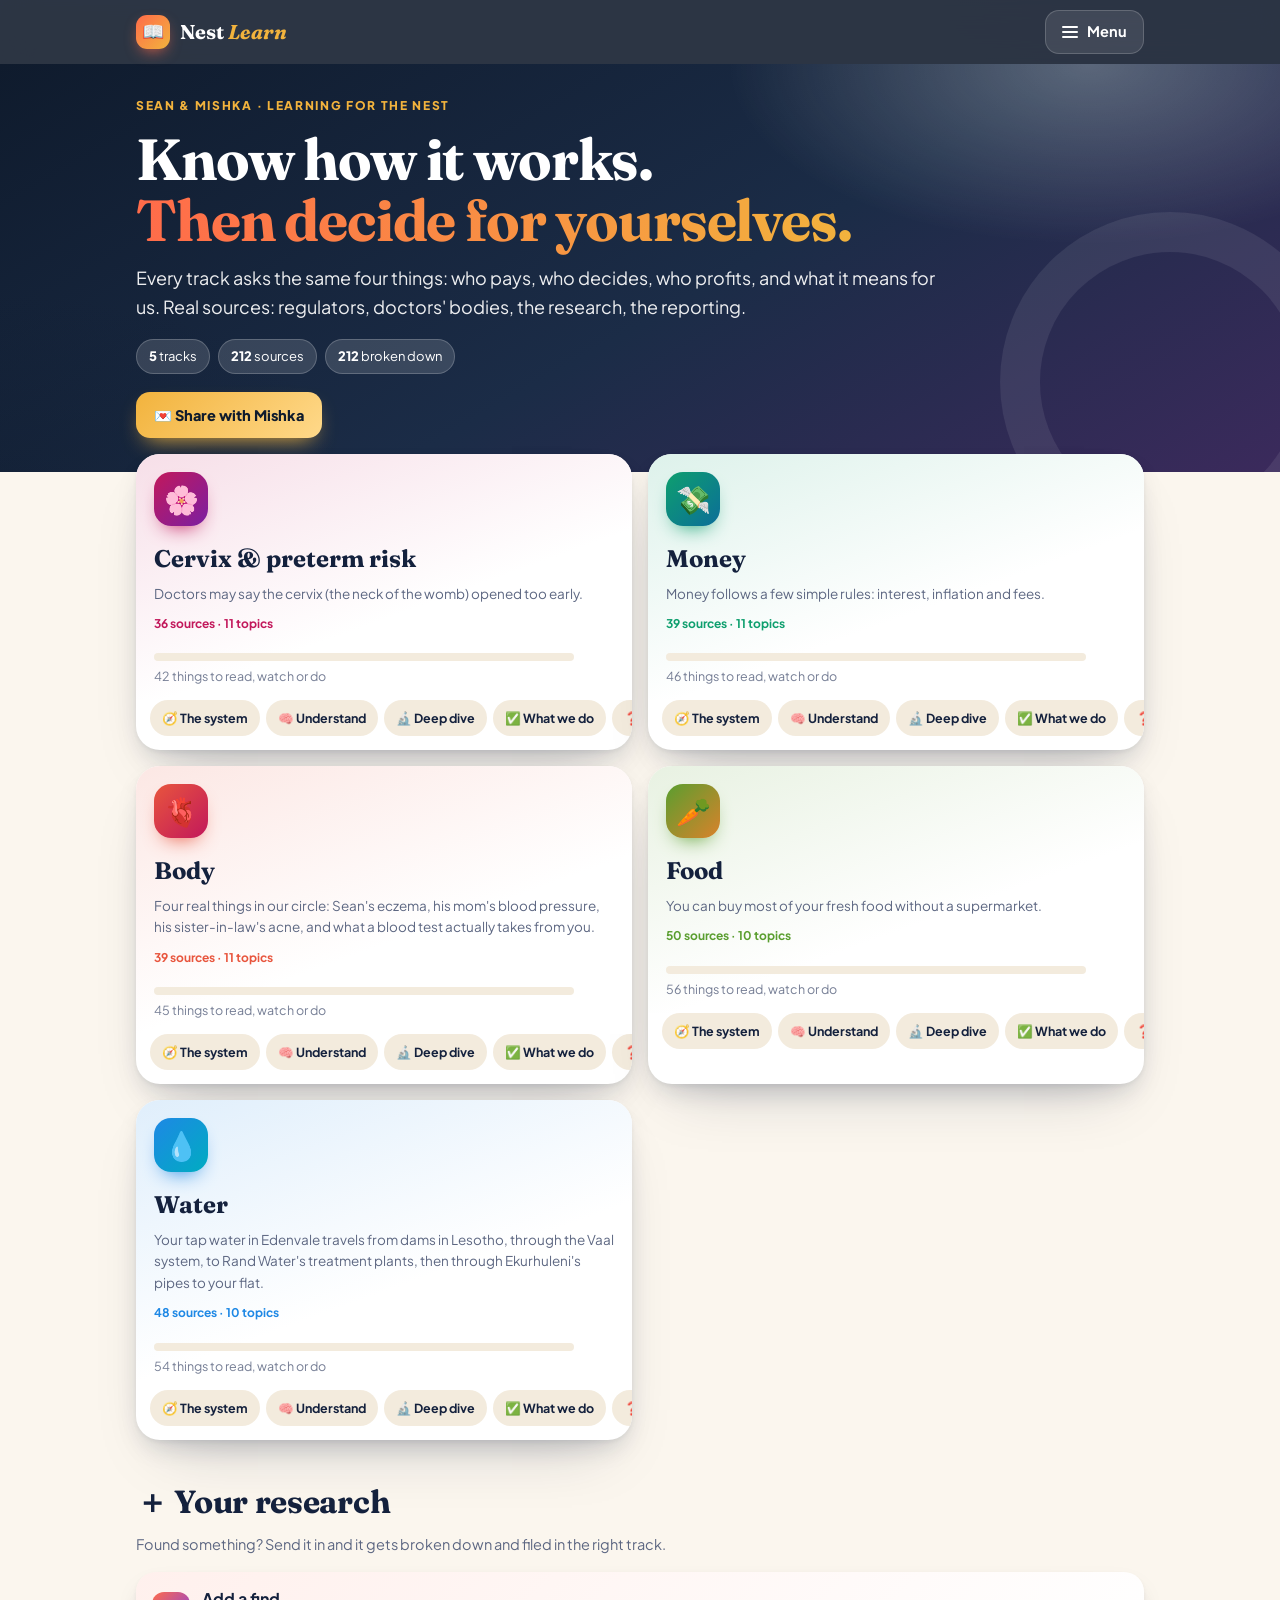
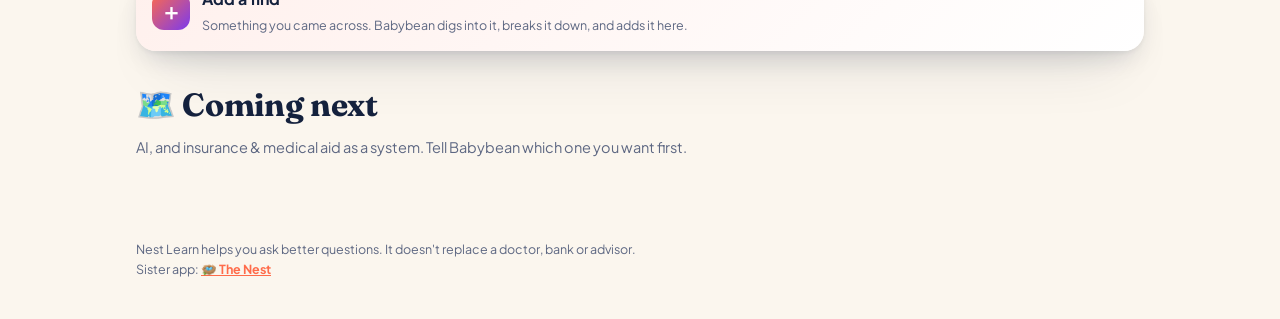
==== commit 4ab4d14a: "Stop Chrome auto-darkening, make it installable (network-only SW), Share with Mishka button Co-Autho" ====
--- a/index.html
+++ b/index.html
@@ -4,6 +4,7 @@
 <meta charset="utf-8">
 <meta name="viewport" content="width=device-width, initial-scale=1, viewport-fit=cover">
 <meta name="theme-color" content="#0F1B2D">
+<meta name="color-scheme" content="light dark">
 <meta name="apple-mobile-web-app-capable" content="yes">
 <meta name="mobile-web-app-capable" content="yes">
 <meta name="apple-mobile-web-app-status-bar-style" content="black-translucent">
@@ -16,7 +17,7 @@
 <link rel="preconnect" href="https://fonts.googleapis.com">
 <link rel="preconnect" href="https://fonts.gstatic.com" crossorigin>
 <link rel="stylesheet" href="https://fonts.googleapis.com/css2?family=Fraunces:opsz,wght@9..144,500..800&family=Plus+Jakarta+Sans:wght@400;500;600;700;800&display=swap">
-<link rel="stylesheet" href="learn.css?v=20261115d">
+<link rel="stylesheet" href="learn.css?v=20261115e">
 <style>:root { --t1: #FF6B4A; --t2: #7C3AED; }</style>
 </head>
 <body>
@@ -32,6 +33,7 @@
 <h1>Know how it works.<br><span class="grad">Then decide for yourselves.</span></h1>
 <p class="lede">Every track asks the same four things: who pays, who decides, who profits, and what it means for us. Real sources: regulators, doctors' bodies, the research, the reporting.</p>
 <div class="stats"><span><b>5</b> tracks</span><span><b>212</b> sources</span><span><b>212</b> broken down</span></div>
+<div class="herobtns"><button type="button" class="sharebtn">💌 Share with Mishka</button><button type="button" class="installbtn" hidden>📲 Install app</button></div>
 </div></section>
 <main class="wrap"><div class="tgrid">
 <div class="tcard" style="--t1:#C2185B;--t2:#7B1FA2"><a class="tmain" href="cervix.html"><span class="tic">🌸</span><b>Cervix &amp; preterm risk</b><small>Doctors may say the cervix (the neck of the womb) opened too early.</small><span class="tmeta">36 sources · 11 topics</span><div class="tprog mini" data-track="cervix"><div class="bar"><span></span></div><small class="pc"></small></div></a><div class="tviews"><a href="cervix.html#system">🧭 The system</a><a href="cervix.html#understand">🧠 Understand</a><a href="cervix.html#deep">🔬 Deep dive</a><a href="cervix.html#do">✅ What we do</a><a href="cervix.html#ask">❓ Questions</a><a href="cervix.html#watch">⚠️ Watch out</a><a href="cervix.html#library">📚 Library</a></div></div>
@@ -51,6 +53,6 @@
 <script>window.LEARN_TOTALS={"cervix": 42, "money": 46, "body": 45, "food": 56, "water": 54};</script>
 <footer class="lfoot">Nest Learn helps you ask better questions. It doesn't replace a doctor, bank or advisor.
 <br>Sister app: <a href="https://seanmacebo-ux.github.io/nest/">🪺 The Nest</a></footer>
-<script src="learn.js?v=20261115d"></script>
+<script src="learn.js?v=20261115e"></script>
 </body>
 </html>
--- a/learn.css
+++ b/learn.css
@@ -164,3 +164,9 @@
 .lfoot a { color: var(--coral); font-weight: 700; }
 a.cite { font-size: 12px; font-weight: 700; color: var(--t1); text-decoration: none; background: var(--ground-2); border-radius: 6px; padding: 1px 6px; white-space: nowrap; }
 .rc .rty .newtag { margin-left: 6px; color: #fff; background: var(--coral); border-radius: 6px; padding: 1px 6px; letter-spacing: .04em; }
+:root { color-scheme: light dark; }
+.herobtns { display: flex; flex-wrap: wrap; gap: 10px; margin-top: 18px; }
+.sharebtn, .installbtn { font: inherit; font-weight: 800; font-size: 14.5px; cursor: pointer; border: 0; border-radius: 14px; padding: 0 18px; min-height: 46px; }
+.sharebtn { color: var(--night); background: linear-gradient(135deg, var(--gold), #FFD98A); box-shadow: 0 10px 22px -10px var(--gold); }
+.installbtn { color: #fff; background: rgba(255,255,255,.14); border: 1px solid rgba(255,255,255,.3); }
+.installbtn[hidden] { display: none; }
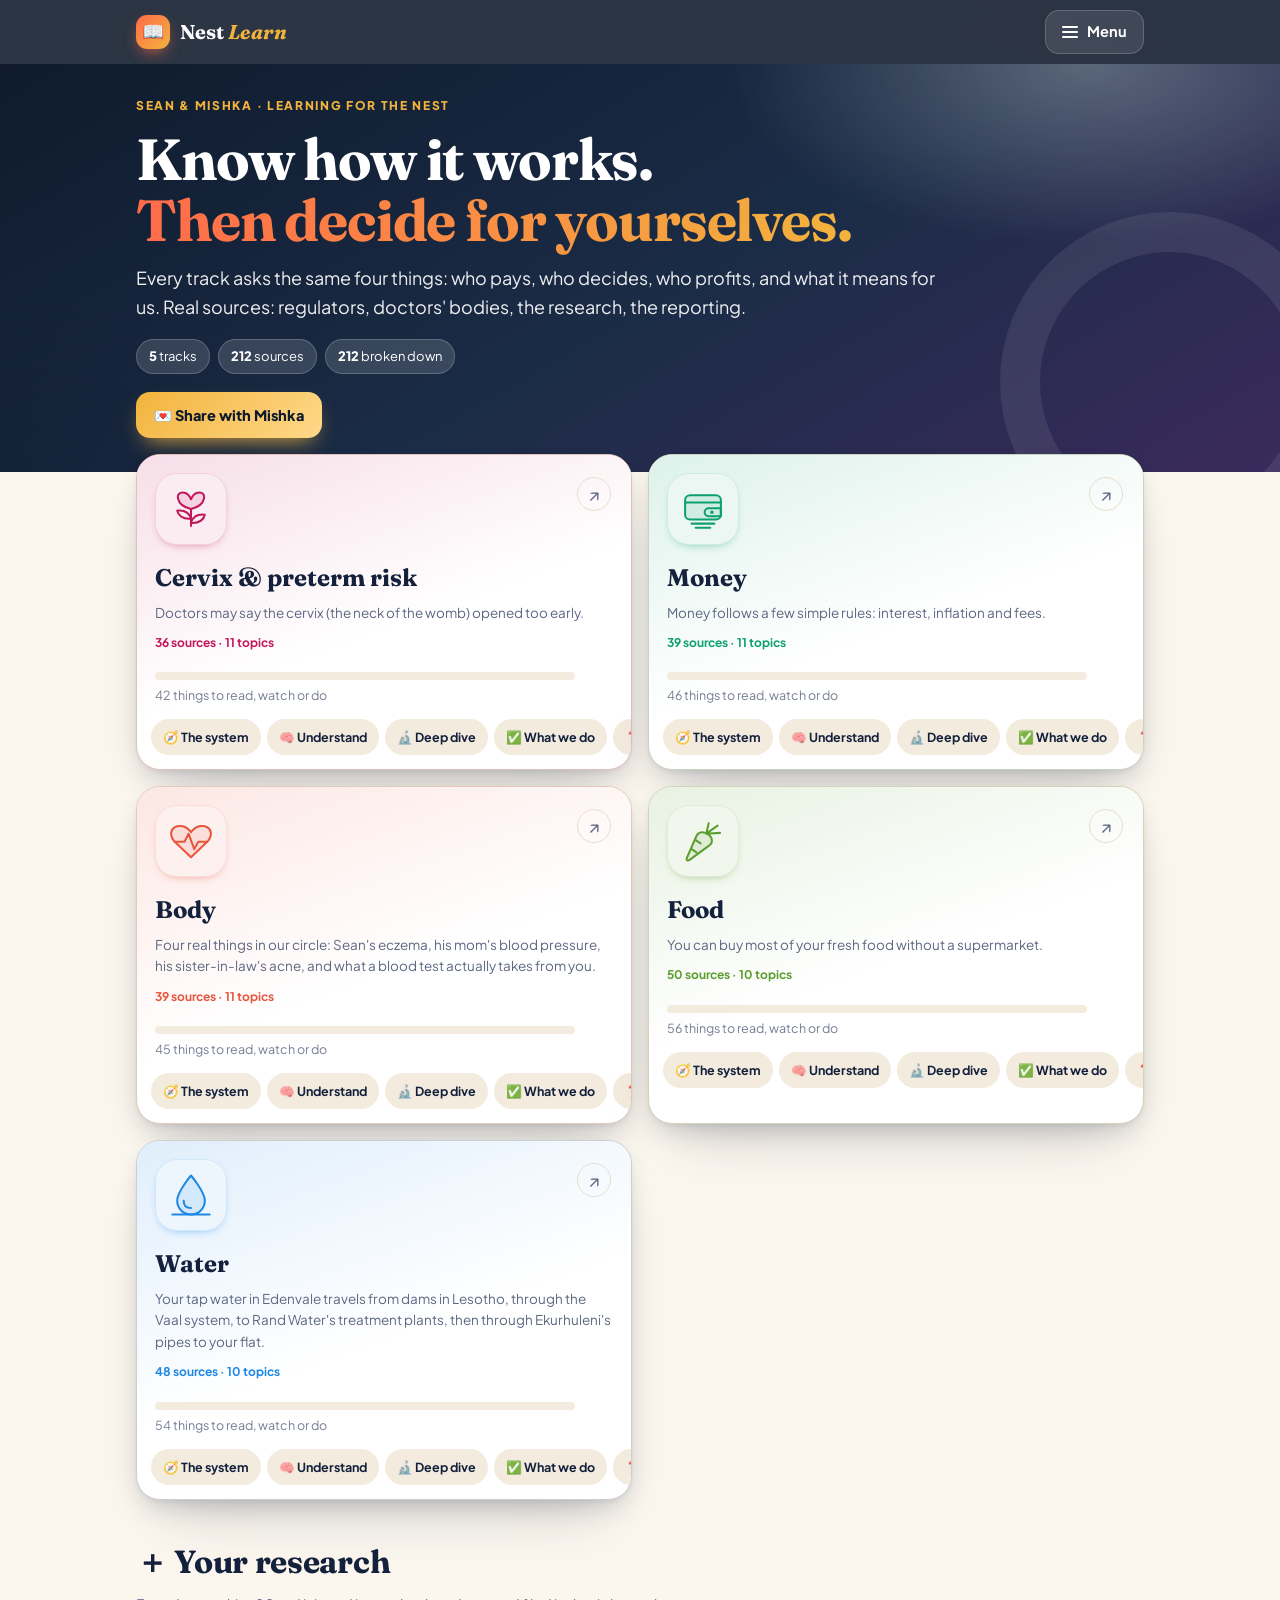
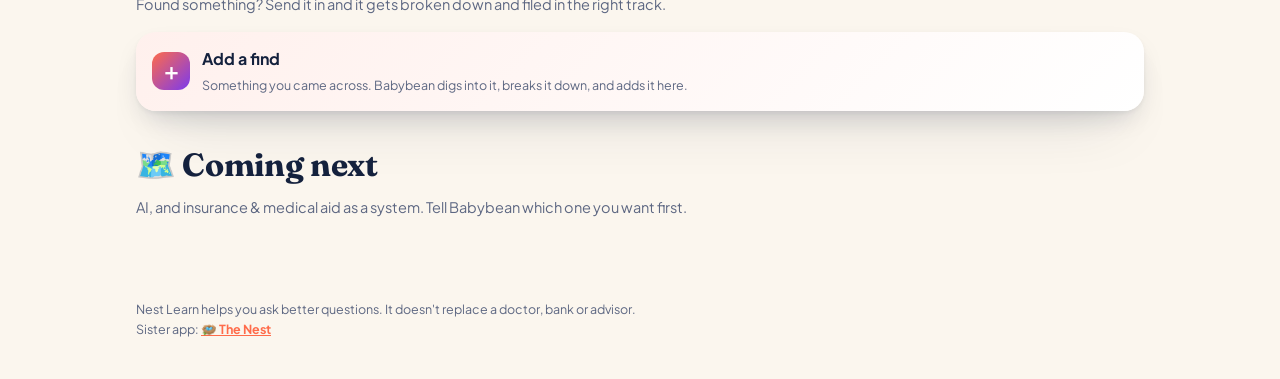
==== commit 1927ff55: "Design pass: inline SVG track illustrations, card polish (with Codex)" ====
--- a/index.html
+++ b/index.html
@@ -17,7 +17,7 @@
 <link rel="preconnect" href="https://fonts.googleapis.com">
 <link rel="preconnect" href="https://fonts.gstatic.com" crossorigin>
 <link rel="stylesheet" href="https://fonts.googleapis.com/css2?family=Fraunces:opsz,wght@9..144,500..800&family=Plus+Jakarta+Sans:wght@400;500;600;700;800&display=swap">
-<link rel="stylesheet" href="learn.css?v=20261115e">
+<link rel="stylesheet" href="learn.css?v=20261116a">
 <style>:root { --t1: #FF6B4A; --t2: #7C3AED; }</style>
 </head>
 <body>
@@ -36,11 +36,11 @@
 <div class="herobtns"><button type="button" class="sharebtn">💌 Share with Mishka</button><button type="button" class="installbtn" hidden>📲 Install app</button></div>
 </div></section>
 <main class="wrap"><div class="tgrid">
-<div class="tcard" style="--t1:#C2185B;--t2:#7B1FA2"><a class="tmain" href="cervix.html"><span class="tic">🌸</span><b>Cervix &amp; preterm risk</b><small>Doctors may say the cervix (the neck of the womb) opened too early.</small><span class="tmeta">36 sources · 11 topics</span><div class="tprog mini" data-track="cervix"><div class="bar"><span></span></div><small class="pc"></small></div></a><div class="tviews"><a href="cervix.html#system">🧭 The system</a><a href="cervix.html#understand">🧠 Understand</a><a href="cervix.html#deep">🔬 Deep dive</a><a href="cervix.html#do">✅ What we do</a><a href="cervix.html#ask">❓ Questions</a><a href="cervix.html#watch">⚠️ Watch out</a><a href="cervix.html#library">📚 Library</a></div></div>
-<div class="tcard" style="--t1:#0E9F6E;--t2:#0B6E99"><a class="tmain" href="money.html"><span class="tic">💸</span><b>Money</b><small>Money follows a few simple rules: interest, inflation and fees.</small><span class="tmeta">39 sources · 11 topics</span><div class="tprog mini" data-track="money"><div class="bar"><span></span></div><small class="pc"></small></div></a><div class="tviews"><a href="money.html#system">🧭 The system</a><a href="money.html#understand">🧠 Understand</a><a href="money.html#deep">🔬 Deep dive</a><a href="money.html#do">✅ What we do</a><a href="money.html#ask">❓ Questions</a><a href="money.html#watch">⚠️ Watch out</a><a href="money.html#library">📚 Library</a></div></div>
-<div class="tcard" style="--t1:#E8553D;--t2:#C2185B"><a class="tmain" href="body.html"><span class="tic">🫀</span><b>Body</b><small>Four real things in our circle: Sean&#x27;s eczema, his mom&#x27;s blood pressure, his sister-in-law&#x27;s acne, and what a blood test actually takes from you.</small><span class="tmeta">39 sources · 11 topics</span><div class="tprog mini" data-track="body"><div class="bar"><span></span></div><small class="pc"></small></div></a><div class="tviews"><a href="body.html#system">🧭 The system</a><a href="body.html#understand">🧠 Understand</a><a href="body.html#deep">🔬 Deep dive</a><a href="body.html#do">✅ What we do</a><a href="body.html#ask">❓ Questions</a><a href="body.html#watch">⚠️ Watch out</a><a href="body.html#library">📚 Library</a></div></div>
-<div class="tcard" style="--t1:#5A9E2F;--t2:#D9822B"><a class="tmain" href="food.html"><span class="tic">🥕</span><b>Food</b><small>You can buy most of your fresh food without a supermarket.</small><span class="tmeta">50 sources · 10 topics</span><div class="tprog mini" data-track="food"><div class="bar"><span></span></div><small class="pc"></small></div></a><div class="tviews"><a href="food.html#system">🧭 The system</a><a href="food.html#understand">🧠 Understand</a><a href="food.html#deep">🔬 Deep dive</a><a href="food.html#do">✅ What we do</a><a href="food.html#ask">❓ Questions</a><a href="food.html#watch">⚠️ Watch out</a><a href="food.html#library">📚 Library</a></div></div>
-<div class="tcard" style="--t1:#1E88E5;--t2:#00ACC1"><a class="tmain" href="water.html"><span class="tic">💧</span><b>Water</b><small>Your tap water in Edenvale travels from dams in Lesotho, through the Vaal system, to Rand Water&#x27;s treatment plants, then through Ekurhuleni&#x27;s pipes to your flat.</small><span class="tmeta">48 sources · 10 topics</span><div class="tprog mini" data-track="water"><div class="bar"><span></span></div><small class="pc"></small></div></a><div class="tviews"><a href="water.html#system">🧭 The system</a><a href="water.html#understand">🧠 Understand</a><a href="water.html#deep">🔬 Deep dive</a><a href="water.html#do">✅ What we do</a><a href="water.html#ask">❓ Questions</a><a href="water.html#watch">⚠️ Watch out</a><a href="water.html#library">📚 Library</a></div></div>
+<div class="tcard" style="--t1:#C2185B;--t2:#7B1FA2"><a class="tmain" href="cervix.html"><span class="tic"><svg class="track-art" viewBox="0 0 64 64" fill="none" stroke="currentColor" stroke-width="2.5" stroke-linecap="round" stroke-linejoin="round" aria-hidden="true" focusable="false"><path class="art-fill" d="M32 32C12 27 12 9 24 12c5 1 8 8 8 8s3-7 8-8c12-3 12 15-8 20Z"/><path d="M32 32v21M32 44c-11 1-16-5-17-10 10-1 15 3 17 10Zm0 5c11 1 16-5 17-10-10-1-15 3-17 10Z"/></svg></span><b>Cervix &amp; preterm risk</b><small>Doctors may say the cervix (the neck of the womb) opened too early.</small><span class="tmeta">36 sources · 11 topics</span><div class="tprog mini" data-track="cervix"><div class="bar"><span></span></div><small class="pc"></small></div></a><div class="tviews"><a href="cervix.html#system">🧭 The system</a><a href="cervix.html#understand">🧠 Understand</a><a href="cervix.html#deep">🔬 Deep dive</a><a href="cervix.html#do">✅ What we do</a><a href="cervix.html#ask">❓ Questions</a><a href="cervix.html#watch">⚠️ Watch out</a><a href="cervix.html#library">📚 Library</a></div></div>
+<div class="tcard" style="--t1:#0E9F6E;--t2:#0B6E99"><a class="tmain" href="money.html"><span class="tic"><svg class="track-art" viewBox="0 0 64 64" fill="none" stroke="currentColor" stroke-width="2.5" stroke-linecap="round" stroke-linejoin="round" aria-hidden="true" focusable="false"><rect class="art-fill" x="10" y="15" width="44" height="30" rx="6"/><path d="M10 24h44M39 31h15v10H39a5 5 0 0 1 0-10Z"/><circle cx="43" cy="36" r="1"/><path d="M18 50h28M23 55h18"/></svg></span><b>Money</b><small>Money follows a few simple rules: interest, inflation and fees.</small><span class="tmeta">39 sources · 11 topics</span><div class="tprog mini" data-track="money"><div class="bar"><span></span></div><small class="pc"></small></div></a><div class="tviews"><a href="money.html#system">🧭 The system</a><a href="money.html#understand">🧠 Understand</a><a href="money.html#deep">🔬 Deep dive</a><a href="money.html#do">✅ What we do</a><a href="money.html#ask">❓ Questions</a><a href="money.html#watch">⚠️ Watch out</a><a href="money.html#library">📚 Library</a></div></div>
+<div class="tcard" style="--t1:#E8553D;--t2:#C2185B"><a class="tmain" href="body.html"><span class="tic"><svg class="track-art" viewBox="0 0 64 64" fill="none" stroke="currentColor" stroke-width="2.5" stroke-linecap="round" stroke-linejoin="round" aria-hidden="true" focusable="false"><path class="art-fill" d="M32 52 12 33C-2 17 20 5 32 21 44 5 66 17 52 33Z"/><path d="M12 33h12l5-10 7 19 5-9h11"/></svg></span><b>Body</b><small>Four real things in our circle: Sean&#x27;s eczema, his mom&#x27;s blood pressure, his sister-in-law&#x27;s acne, and what a blood test actually takes from you.</small><span class="tmeta">39 sources · 11 topics</span><div class="tprog mini" data-track="body"><div class="bar"><span></span></div><small class="pc"></small></div></a><div class="tviews"><a href="body.html#system">🧭 The system</a><a href="body.html#understand">🧠 Understand</a><a href="body.html#deep">🔬 Deep dive</a><a href="body.html#do">✅ What we do</a><a href="body.html#ask">❓ Questions</a><a href="body.html#watch">⚠️ Watch out</a><a href="body.html#library">📚 Library</a></div></div>
+<div class="tcard" style="--t1:#5A9E2F;--t2:#D9822B"><a class="tmain" href="food.html"><span class="tic"><svg class="track-art" viewBox="0 0 64 64" fill="none" stroke="currentColor" stroke-width="2.5" stroke-linecap="round" stroke-linejoin="round" aria-hidden="true" focusable="false"><path class="art-fill" d="M37 23c-7-4-12-1-14 5L12 53c-1 3 1 4 4 2l23-17c6-4 5-11-2-15Z"/><path d="m36 23 3-13m-3 13 14-10m-14 10 17-1M23 31l6 4m-11 7 6 4"/></svg></span><b>Food</b><small>You can buy most of your fresh food without a supermarket.</small><span class="tmeta">50 sources · 10 topics</span><div class="tprog mini" data-track="food"><div class="bar"><span></span></div><small class="pc"></small></div></a><div class="tviews"><a href="food.html#system">🧭 The system</a><a href="food.html#understand">🧠 Understand</a><a href="food.html#deep">🔬 Deep dive</a><a href="food.html#do">✅ What we do</a><a href="food.html#ask">❓ Questions</a><a href="food.html#watch">⚠️ Watch out</a><a href="food.html#library">📚 Library</a></div></div>
+<div class="tcard" style="--t1:#1E88E5;--t2:#00ACC1"><a class="tmain" href="water.html"><span class="tic"><svg class="track-art" viewBox="0 0 64 64" fill="none" stroke="currentColor" stroke-width="2.5" stroke-linecap="round" stroke-linejoin="round" aria-hidden="true" focusable="false"><path class="art-fill" d="M32 8S15 28 15 39a17 17 0 0 0 34 0C49 28 32 8 32 8Z"/><path d="M23 39c0 6 3 9 9 9M9 56h46"/></svg></span><b>Water</b><small>Your tap water in Edenvale travels from dams in Lesotho, through the Vaal system, to Rand Water&#x27;s treatment plants, then through Ekurhuleni&#x27;s pipes to your flat.</small><span class="tmeta">48 sources · 10 topics</span><div class="tprog mini" data-track="water"><div class="bar"><span></span></div><small class="pc"></small></div></a><div class="tviews"><a href="water.html#system">🧭 The system</a><a href="water.html#understand">🧠 Understand</a><a href="water.html#deep">🔬 Deep dive</a><a href="water.html#do">✅ What we do</a><a href="water.html#ask">❓ Questions</a><a href="water.html#watch">⚠️ Watch out</a><a href="water.html#library">📚 Library</a></div></div>
 </div>
 <section class="view homeadd"><h2>＋ Your research</h2><p class="vsub">Found something? Send it in and it gets broken down and filed in the right track.</p><details class="addbox" data-track=""><summary><span class="pl">＋</span><span><b>Add a find</b>
 <small>Something you came across. Babybean digs into it, breaks it down, and adds it here.</small></span></summary>
@@ -53,6 +53,6 @@
 <script>window.LEARN_TOTALS={"cervix": 42, "money": 46, "body": 45, "food": 56, "water": 54};</script>
 <footer class="lfoot">Nest Learn helps you ask better questions. It doesn't replace a doctor, bank or advisor.
 <br>Sister app: <a href="https://seanmacebo-ux.github.io/nest/">🪺 The Nest</a></footer>
-<script src="learn.js?v=20261115e"></script>
+<script src="learn.js?v=20261116a"></script>
 </body>
 </html>
--- a/learn.css
+++ b/learn.css
@@ -51,7 +51,9 @@
 .hero.home { background: linear-gradient(150deg, var(--night) 0%, var(--night-2) 55%, #3B2A5C 100%); }
 .hero-in { position: relative; z-index: 1; max-width: 1080px; margin: 0 auto; padding: 26px clamp(16px,4vw,36px) 34px; }
 .crumb { display: inline-block; text-decoration: none; font-size: 13px; font-weight: 700; opacity: .85; margin-bottom: 14px; }
-.hemoji { width: 64px; height: 64px; border-radius: 20px; display: grid; place-items: center; font-size: 34px; background: rgba(255,255,255,.18); box-shadow: inset 0 1px 0 rgba(255,255,255,.35), 0 10px 24px -10px rgba(0,0,0,.4); }
+.hemoji { width: 72px; height: 72px; border-radius: 22px; display: grid; place-items: center; color: #FFF6DF; background: rgba(15,27,45,.12); border: 1px solid rgba(255,255,255,.3); box-shadow: inset 0 1px 0 rgba(255,255,255,.15); }
+.track-art { width: 52px; height: 52px; display: block; }
+.track-art .art-fill { fill: currentColor; fill-opacity: .12; }
 .kicker { font-size: 12px; font-weight: 800; letter-spacing: .14em; text-transform: uppercase; color: var(--gold); margin: 6px 0 0; }
 h1 { font-family: "Fraunces", Georgia, serif; font-weight: 700; font-size: clamp(34px,8vw,58px); line-height: 1.04; letter-spacing: -.02em; margin: 14px 0 0; text-wrap: balance; }
 .grad { background: linear-gradient(90deg, var(--coral), var(--gold)); -webkit-background-clip: text; background-clip: text; color: transparent; }
@@ -148,10 +150,13 @@
 /* home */
 .tgrid { display: grid; grid-template-columns: repeat(2, 1fr); gap: 16px; margin-top: -26px; position: relative; z-index: 2; }
 @media (max-width: 720px) { .tgrid { grid-template-columns: 1fr; } }
-.tcard { background: var(--surface); border-radius: 24px; box-shadow: var(--sh-2); overflow: hidden; }
+.tcard { background: var(--surface); border: 1px solid color-mix(in srgb, var(--t1) 14%, var(--line)); border-radius: 24px; box-shadow: var(--sh-2); overflow: hidden; }
 .tmain { display: flex; flex-direction: column; gap: 4px; text-decoration: none; padding: 18px 18px 14px; position: relative;
   background: linear-gradient(160deg, color-mix(in srgb, var(--t1) 14%, var(--surface)) 0%, var(--surface) 60%); }
-.tic { width: 54px; height: 54px; border-radius: 17px; display: grid; place-items: center; font-size: 28px; background: linear-gradient(135deg, var(--t1), var(--t2)); box-shadow: 0 10px 20px -10px var(--t1); }
+.tic { width: 72px; height: 72px; border-radius: 22px; display: grid; place-items: center; color: var(--t1); background: color-mix(in srgb, var(--t1) 8%, var(--surface)); border: 1px solid color-mix(in srgb, var(--t1) 20%, var(--surface)); box-shadow: 0 4px 12px -8px var(--t1); }
+@media (prefers-color-scheme: dark) { .tic { color: color-mix(in srgb, var(--t1) 55%, #fff); } }
+.tmain::after { content: "↗"; position: absolute; top: 22px; right: 20px; width: 32px; height: 32px; display: grid; place-items: center; border: 1px solid var(--line); border-radius: 50%; color: var(--ink-soft); font-size: 18px; }
+.tmain:focus-visible, .tviews a:focus-visible { outline: 3px solid var(--t1); outline-offset: -3px; border-radius: 18px; }
 .tmain b { font-family: "Fraunces", Georgia, serif; font-size: 24px; margin-top: 10px; }
 .tmain small { color: var(--ink-soft); font-size: 13.5px; }
 .tmeta { font-size: 12px; font-weight: 700; color: var(--t1); margin-top: 6px; }
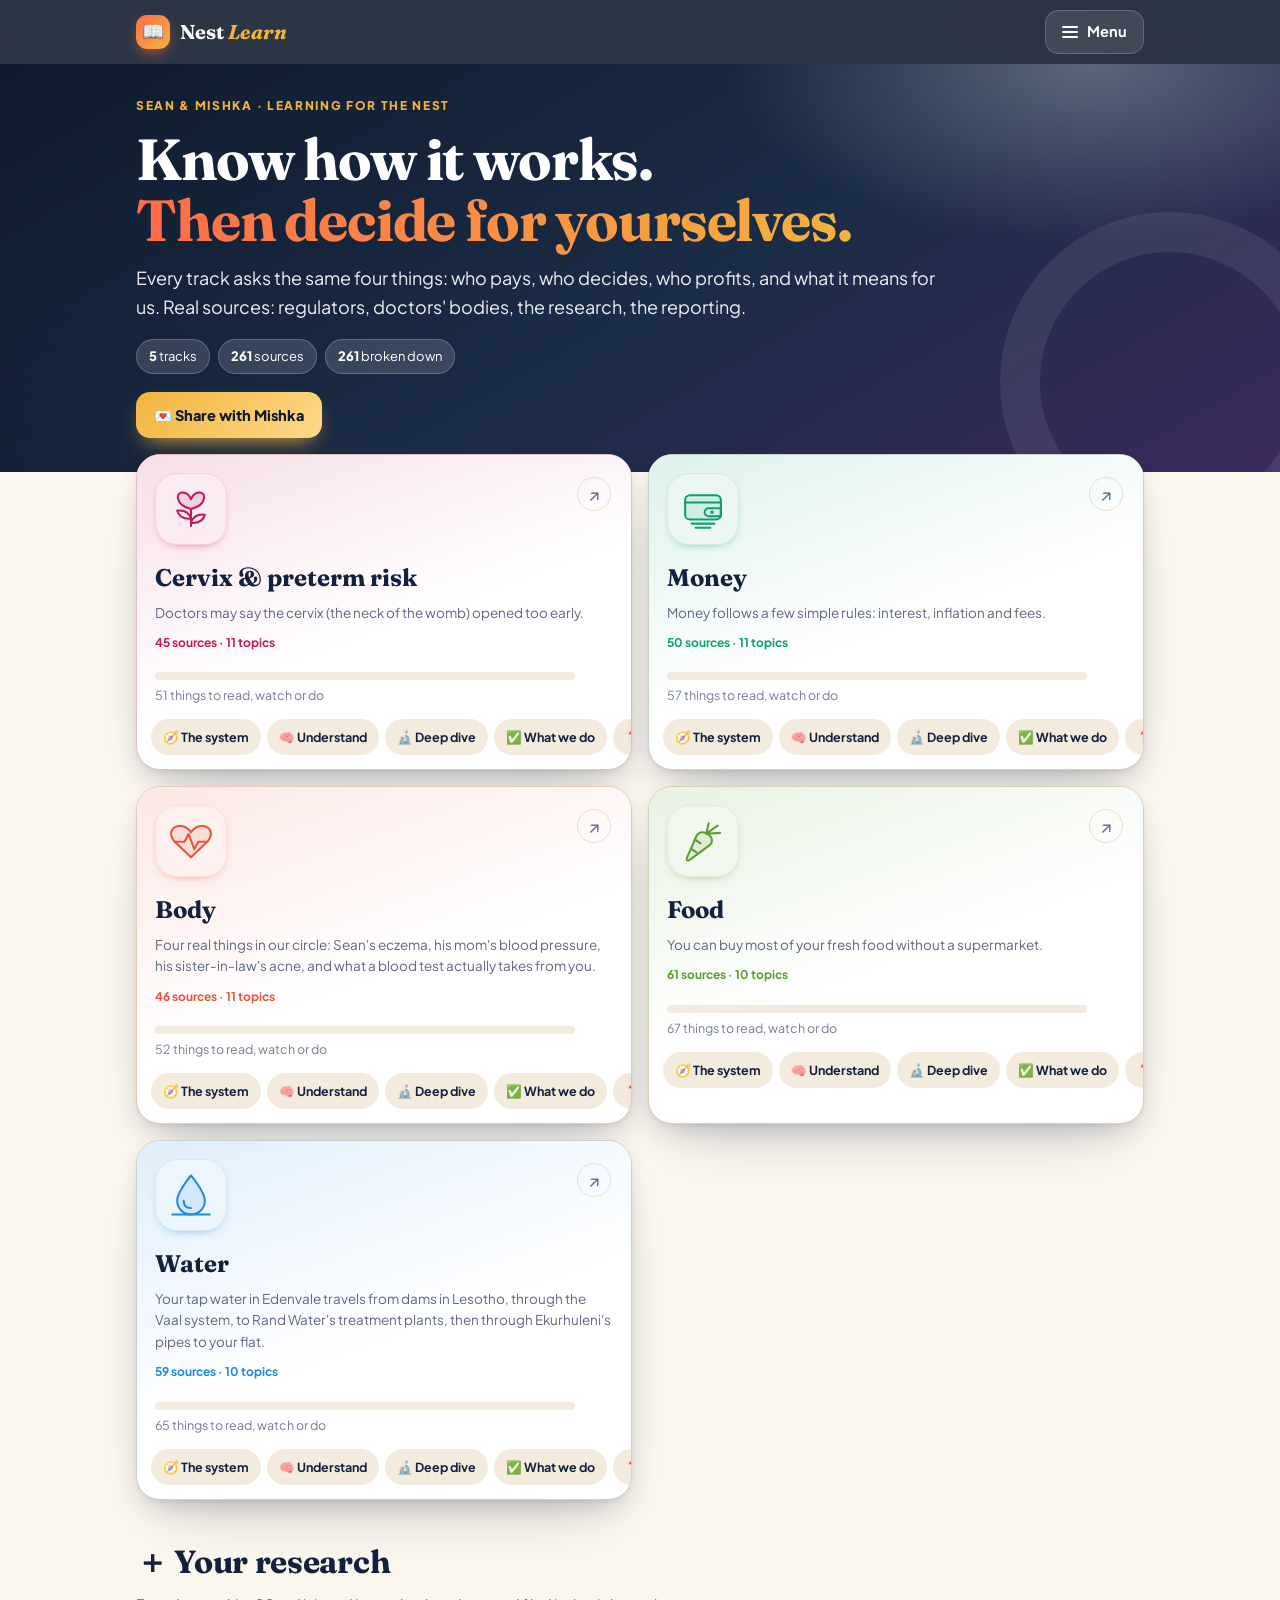
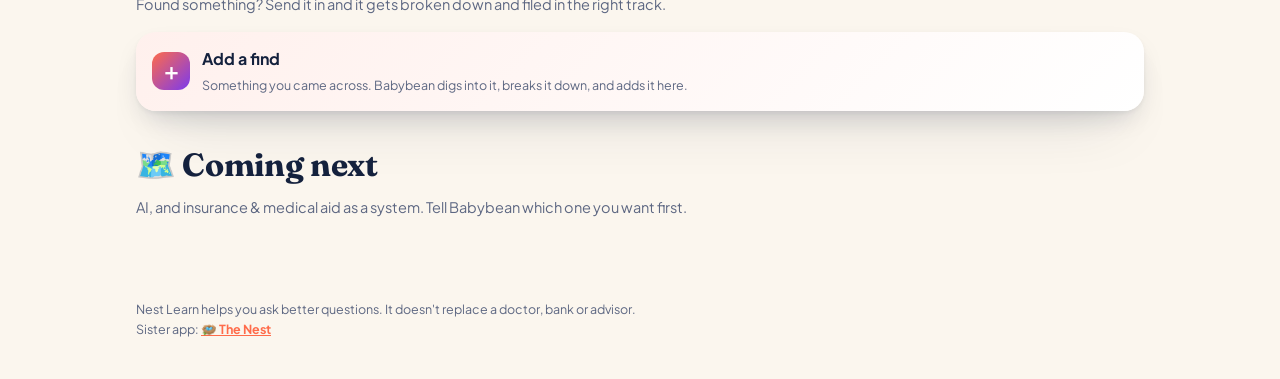
==== commit cb320d6c: "Library: 49 recent (2023+) books and papers across all 5 tracks, with how to get each one (access li" ====
--- a/index.html
+++ b/index.html
@@ -17,7 +17,7 @@
 <link rel="preconnect" href="https://fonts.googleapis.com">
 <link rel="preconnect" href="https://fonts.gstatic.com" crossorigin>
 <link rel="stylesheet" href="https://fonts.googleapis.com/css2?family=Fraunces:opsz,wght@9..144,500..800&family=Plus+Jakarta+Sans:wght@400;500;600;700;800&display=swap">
-<link rel="stylesheet" href="learn.css?v=20261116a">
+<link rel="stylesheet" href="learn.css?v=20261117a">
 <style>:root { --t1: #FF6B4A; --t2: #7C3AED; }</style>
 </head>
 <body>
@@ -26,21 +26,21 @@
   <a class="brand" href="index.html"><span class="logo">📖</span><span>Nest <i>Learn</i></span></a>
   <button type="button" class="menubtn" aria-expanded="false" aria-controls="menu"><span class="bars"></span> Menu</button>
 </div></header>
-<div class="menu" id="menu" hidden><div class="menu-in"><p class="mlbl">Jump to any track, or straight to one view</p><a class="mi" href="index.html"><span class="mic">🏠</span><span><b>Home</b><small>All tracks</small></span></a><div class="mgroup" style="--t1:#C2185B;--t2:#7B1FA2"><a class="mi" href="cervix.html"><span class="mic">🌸</span><span><b>Cervix &amp; preterm risk</b><small>36 sources</small></span></a><div class="mviews"><a href="cervix.html#system">🧭 The system</a><a href="cervix.html#understand">🧠 Understand</a><a href="cervix.html#deep">🔬 Deep dive</a><a href="cervix.html#do">✅ What we do</a><a href="cervix.html#ask">❓ Questions</a><a href="cervix.html#watch">⚠️ Watch out</a><a href="cervix.html#library">📚 Library</a></div></div><div class="mgroup" style="--t1:#0E9F6E;--t2:#0B6E99"><a class="mi" href="money.html"><span class="mic">💸</span><span><b>Money</b><small>39 sources</small></span></a><div class="mviews"><a href="money.html#system">🧭 The system</a><a href="money.html#understand">🧠 Understand</a><a href="money.html#deep">🔬 Deep dive</a><a href="money.html#do">✅ What we do</a><a href="money.html#ask">❓ Questions</a><a href="money.html#watch">⚠️ Watch out</a><a href="money.html#library">📚 Library</a></div></div><div class="mgroup" style="--t1:#E8553D;--t2:#C2185B"><a class="mi" href="body.html"><span class="mic">🫀</span><span><b>Body</b><small>39 sources</small></span></a><div class="mviews"><a href="body.html#system">🧭 The system</a><a href="body.html#understand">🧠 Understand</a><a href="body.html#deep">🔬 Deep dive</a><a href="body.html#do">✅ What we do</a><a href="body.html#ask">❓ Questions</a><a href="body.html#watch">⚠️ Watch out</a><a href="body.html#library">📚 Library</a></div></div><div class="mgroup" style="--t1:#5A9E2F;--t2:#D9822B"><a class="mi" href="food.html"><span class="mic">🥕</span><span><b>Food</b><small>50 sources</small></span></a><div class="mviews"><a href="food.html#system">🧭 The system</a><a href="food.html#understand">🧠 Understand</a><a href="food.html#deep">🔬 Deep dive</a><a href="food.html#do">✅ What we do</a><a href="food.html#ask">❓ Questions</a><a href="food.html#watch">⚠️ Watch out</a><a href="food.html#library">📚 Library</a></div></div><div class="mgroup" style="--t1:#1E88E5;--t2:#00ACC1"><a class="mi" href="water.html"><span class="mic">💧</span><span><b>Water</b><small>48 sources</small></span></a><div class="mviews"><a href="water.html#system">🧭 The system</a><a href="water.html#understand">🧠 Understand</a><a href="water.html#deep">🔬 Deep dive</a><a href="water.html#do">✅ What we do</a><a href="water.html#ask">❓ Questions</a><a href="water.html#watch">⚠️ Watch out</a><a href="water.html#library">📚 Library</a></div></div></div></div>
+<div class="menu" id="menu" hidden><div class="menu-in"><p class="mlbl">Jump to any track, or straight to one view</p><a class="mi" href="index.html"><span class="mic">🏠</span><span><b>Home</b><small>All tracks</small></span></a><div class="mgroup" style="--t1:#C2185B;--t2:#7B1FA2"><a class="mi" href="cervix.html"><span class="mic">🌸</span><span><b>Cervix &amp; preterm risk</b><small>45 sources</small></span></a><div class="mviews"><a href="cervix.html#system">🧭 The system</a><a href="cervix.html#understand">🧠 Understand</a><a href="cervix.html#deep">🔬 Deep dive</a><a href="cervix.html#do">✅ What we do</a><a href="cervix.html#ask">❓ Questions</a><a href="cervix.html#watch">⚠️ Watch out</a><a href="cervix.html#library">📚 Library</a></div></div><div class="mgroup" style="--t1:#0E9F6E;--t2:#0B6E99"><a class="mi" href="money.html"><span class="mic">💸</span><span><b>Money</b><small>50 sources</small></span></a><div class="mviews"><a href="money.html#system">🧭 The system</a><a href="money.html#understand">🧠 Understand</a><a href="money.html#deep">🔬 Deep dive</a><a href="money.html#do">✅ What we do</a><a href="money.html#ask">❓ Questions</a><a href="money.html#watch">⚠️ Watch out</a><a href="money.html#library">📚 Library</a></div></div><div class="mgroup" style="--t1:#E8553D;--t2:#C2185B"><a class="mi" href="body.html"><span class="mic">🫀</span><span><b>Body</b><small>46 sources</small></span></a><div class="mviews"><a href="body.html#system">🧭 The system</a><a href="body.html#understand">🧠 Understand</a><a href="body.html#deep">🔬 Deep dive</a><a href="body.html#do">✅ What we do</a><a href="body.html#ask">❓ Questions</a><a href="body.html#watch">⚠️ Watch out</a><a href="body.html#library">📚 Library</a></div></div><div class="mgroup" style="--t1:#5A9E2F;--t2:#D9822B"><a class="mi" href="food.html"><span class="mic">🥕</span><span><b>Food</b><small>61 sources</small></span></a><div class="mviews"><a href="food.html#system">🧭 The system</a><a href="food.html#understand">🧠 Understand</a><a href="food.html#deep">🔬 Deep dive</a><a href="food.html#do">✅ What we do</a><a href="food.html#ask">❓ Questions</a><a href="food.html#watch">⚠️ Watch out</a><a href="food.html#library">📚 Library</a></div></div><div class="mgroup" style="--t1:#1E88E5;--t2:#00ACC1"><a class="mi" href="water.html"><span class="mic">💧</span><span><b>Water</b><small>59 sources</small></span></a><div class="mviews"><a href="water.html#system">🧭 The system</a><a href="water.html#understand">🧠 Understand</a><a href="water.html#deep">🔬 Deep dive</a><a href="water.html#do">✅ What we do</a><a href="water.html#ask">❓ Questions</a><a href="water.html#watch">⚠️ Watch out</a><a href="water.html#library">📚 Library</a></div></div></div></div>
 
 <section class="hero home"><div class="hero-in">
 <p class="kicker">Sean &amp; Mishka · learning for The Nest</p>
 <h1>Know how it works.<br><span class="grad">Then decide for yourselves.</span></h1>
 <p class="lede">Every track asks the same four things: who pays, who decides, who profits, and what it means for us. Real sources: regulators, doctors' bodies, the research, the reporting.</p>
-<div class="stats"><span><b>5</b> tracks</span><span><b>212</b> sources</span><span><b>212</b> broken down</span></div>
+<div class="stats"><span><b>5</b> tracks</span><span><b>261</b> sources</span><span><b>261</b> broken down</span></div>
 <div class="herobtns"><button type="button" class="sharebtn">💌 Share with Mishka</button><button type="button" class="installbtn" hidden>📲 Install app</button></div>
 </div></section>
 <main class="wrap"><div class="tgrid">
-<div class="tcard" style="--t1:#C2185B;--t2:#7B1FA2"><a class="tmain" href="cervix.html"><span class="tic"><svg class="track-art" viewBox="0 0 64 64" fill="none" stroke="currentColor" stroke-width="2.5" stroke-linecap="round" stroke-linejoin="round" aria-hidden="true" focusable="false"><path class="art-fill" d="M32 32C12 27 12 9 24 12c5 1 8 8 8 8s3-7 8-8c12-3 12 15-8 20Z"/><path d="M32 32v21M32 44c-11 1-16-5-17-10 10-1 15 3 17 10Zm0 5c11 1 16-5 17-10-10-1-15 3-17 10Z"/></svg></span><b>Cervix &amp; preterm risk</b><small>Doctors may say the cervix (the neck of the womb) opened too early.</small><span class="tmeta">36 sources · 11 topics</span><div class="tprog mini" data-track="cervix"><div class="bar"><span></span></div><small class="pc"></small></div></a><div class="tviews"><a href="cervix.html#system">🧭 The system</a><a href="cervix.html#understand">🧠 Understand</a><a href="cervix.html#deep">🔬 Deep dive</a><a href="cervix.html#do">✅ What we do</a><a href="cervix.html#ask">❓ Questions</a><a href="cervix.html#watch">⚠️ Watch out</a><a href="cervix.html#library">📚 Library</a></div></div>
-<div class="tcard" style="--t1:#0E9F6E;--t2:#0B6E99"><a class="tmain" href="money.html"><span class="tic"><svg class="track-art" viewBox="0 0 64 64" fill="none" stroke="currentColor" stroke-width="2.5" stroke-linecap="round" stroke-linejoin="round" aria-hidden="true" focusable="false"><rect class="art-fill" x="10" y="15" width="44" height="30" rx="6"/><path d="M10 24h44M39 31h15v10H39a5 5 0 0 1 0-10Z"/><circle cx="43" cy="36" r="1"/><path d="M18 50h28M23 55h18"/></svg></span><b>Money</b><small>Money follows a few simple rules: interest, inflation and fees.</small><span class="tmeta">39 sources · 11 topics</span><div class="tprog mini" data-track="money"><div class="bar"><span></span></div><small class="pc"></small></div></a><div class="tviews"><a href="money.html#system">🧭 The system</a><a href="money.html#understand">🧠 Understand</a><a href="money.html#deep">🔬 Deep dive</a><a href="money.html#do">✅ What we do</a><a href="money.html#ask">❓ Questions</a><a href="money.html#watch">⚠️ Watch out</a><a href="money.html#library">📚 Library</a></div></div>
-<div class="tcard" style="--t1:#E8553D;--t2:#C2185B"><a class="tmain" href="body.html"><span class="tic"><svg class="track-art" viewBox="0 0 64 64" fill="none" stroke="currentColor" stroke-width="2.5" stroke-linecap="round" stroke-linejoin="round" aria-hidden="true" focusable="false"><path class="art-fill" d="M32 52 12 33C-2 17 20 5 32 21 44 5 66 17 52 33Z"/><path d="M12 33h12l5-10 7 19 5-9h11"/></svg></span><b>Body</b><small>Four real things in our circle: Sean&#x27;s eczema, his mom&#x27;s blood pressure, his sister-in-law&#x27;s acne, and what a blood test actually takes from you.</small><span class="tmeta">39 sources · 11 topics</span><div class="tprog mini" data-track="body"><div class="bar"><span></span></div><small class="pc"></small></div></a><div class="tviews"><a href="body.html#system">🧭 The system</a><a href="body.html#understand">🧠 Understand</a><a href="body.html#deep">🔬 Deep dive</a><a href="body.html#do">✅ What we do</a><a href="body.html#ask">❓ Questions</a><a href="body.html#watch">⚠️ Watch out</a><a href="body.html#library">📚 Library</a></div></div>
-<div class="tcard" style="--t1:#5A9E2F;--t2:#D9822B"><a class="tmain" href="food.html"><span class="tic"><svg class="track-art" viewBox="0 0 64 64" fill="none" stroke="currentColor" stroke-width="2.5" stroke-linecap="round" stroke-linejoin="round" aria-hidden="true" focusable="false"><path class="art-fill" d="M37 23c-7-4-12-1-14 5L12 53c-1 3 1 4 4 2l23-17c6-4 5-11-2-15Z"/><path d="m36 23 3-13m-3 13 14-10m-14 10 17-1M23 31l6 4m-11 7 6 4"/></svg></span><b>Food</b><small>You can buy most of your fresh food without a supermarket.</small><span class="tmeta">50 sources · 10 topics</span><div class="tprog mini" data-track="food"><div class="bar"><span></span></div><small class="pc"></small></div></a><div class="tviews"><a href="food.html#system">🧭 The system</a><a href="food.html#understand">🧠 Understand</a><a href="food.html#deep">🔬 Deep dive</a><a href="food.html#do">✅ What we do</a><a href="food.html#ask">❓ Questions</a><a href="food.html#watch">⚠️ Watch out</a><a href="food.html#library">📚 Library</a></div></div>
-<div class="tcard" style="--t1:#1E88E5;--t2:#00ACC1"><a class="tmain" href="water.html"><span class="tic"><svg class="track-art" viewBox="0 0 64 64" fill="none" stroke="currentColor" stroke-width="2.5" stroke-linecap="round" stroke-linejoin="round" aria-hidden="true" focusable="false"><path class="art-fill" d="M32 8S15 28 15 39a17 17 0 0 0 34 0C49 28 32 8 32 8Z"/><path d="M23 39c0 6 3 9 9 9M9 56h46"/></svg></span><b>Water</b><small>Your tap water in Edenvale travels from dams in Lesotho, through the Vaal system, to Rand Water&#x27;s treatment plants, then through Ekurhuleni&#x27;s pipes to your flat.</small><span class="tmeta">48 sources · 10 topics</span><div class="tprog mini" data-track="water"><div class="bar"><span></span></div><small class="pc"></small></div></a><div class="tviews"><a href="water.html#system">🧭 The system</a><a href="water.html#understand">🧠 Understand</a><a href="water.html#deep">🔬 Deep dive</a><a href="water.html#do">✅ What we do</a><a href="water.html#ask">❓ Questions</a><a href="water.html#watch">⚠️ Watch out</a><a href="water.html#library">📚 Library</a></div></div>
+<div class="tcard" style="--t1:#C2185B;--t2:#7B1FA2"><a class="tmain" href="cervix.html"><span class="tic"><svg class="track-art" viewBox="0 0 64 64" fill="none" stroke="currentColor" stroke-width="2.5" stroke-linecap="round" stroke-linejoin="round" aria-hidden="true" focusable="false"><path class="art-fill" d="M32 32C12 27 12 9 24 12c5 1 8 8 8 8s3-7 8-8c12-3 12 15-8 20Z"/><path d="M32 32v21M32 44c-11 1-16-5-17-10 10-1 15 3 17 10Zm0 5c11 1 16-5 17-10-10-1-15 3-17 10Z"/></svg></span><b>Cervix &amp; preterm risk</b><small>Doctors may say the cervix (the neck of the womb) opened too early.</small><span class="tmeta">45 sources · 11 topics</span><div class="tprog mini" data-track="cervix"><div class="bar"><span></span></div><small class="pc"></small></div></a><div class="tviews"><a href="cervix.html#system">🧭 The system</a><a href="cervix.html#understand">🧠 Understand</a><a href="cervix.html#deep">🔬 Deep dive</a><a href="cervix.html#do">✅ What we do</a><a href="cervix.html#ask">❓ Questions</a><a href="cervix.html#watch">⚠️ Watch out</a><a href="cervix.html#library">📚 Library</a></div></div>
+<div class="tcard" style="--t1:#0E9F6E;--t2:#0B6E99"><a class="tmain" href="money.html"><span class="tic"><svg class="track-art" viewBox="0 0 64 64" fill="none" stroke="currentColor" stroke-width="2.5" stroke-linecap="round" stroke-linejoin="round" aria-hidden="true" focusable="false"><rect class="art-fill" x="10" y="15" width="44" height="30" rx="6"/><path d="M10 24h44M39 31h15v10H39a5 5 0 0 1 0-10Z"/><circle cx="43" cy="36" r="1"/><path d="M18 50h28M23 55h18"/></svg></span><b>Money</b><small>Money follows a few simple rules: interest, inflation and fees.</small><span class="tmeta">50 sources · 11 topics</span><div class="tprog mini" data-track="money"><div class="bar"><span></span></div><small class="pc"></small></div></a><div class="tviews"><a href="money.html#system">🧭 The system</a><a href="money.html#understand">🧠 Understand</a><a href="money.html#deep">🔬 Deep dive</a><a href="money.html#do">✅ What we do</a><a href="money.html#ask">❓ Questions</a><a href="money.html#watch">⚠️ Watch out</a><a href="money.html#library">📚 Library</a></div></div>
+<div class="tcard" style="--t1:#E8553D;--t2:#C2185B"><a class="tmain" href="body.html"><span class="tic"><svg class="track-art" viewBox="0 0 64 64" fill="none" stroke="currentColor" stroke-width="2.5" stroke-linecap="round" stroke-linejoin="round" aria-hidden="true" focusable="false"><path class="art-fill" d="M32 52 12 33C-2 17 20 5 32 21 44 5 66 17 52 33Z"/><path d="M12 33h12l5-10 7 19 5-9h11"/></svg></span><b>Body</b><small>Four real things in our circle: Sean&#x27;s eczema, his mom&#x27;s blood pressure, his sister-in-law&#x27;s acne, and what a blood test actually takes from you.</small><span class="tmeta">46 sources · 11 topics</span><div class="tprog mini" data-track="body"><div class="bar"><span></span></div><small class="pc"></small></div></a><div class="tviews"><a href="body.html#system">🧭 The system</a><a href="body.html#understand">🧠 Understand</a><a href="body.html#deep">🔬 Deep dive</a><a href="body.html#do">✅ What we do</a><a href="body.html#ask">❓ Questions</a><a href="body.html#watch">⚠️ Watch out</a><a href="body.html#library">📚 Library</a></div></div>
+<div class="tcard" style="--t1:#5A9E2F;--t2:#D9822B"><a class="tmain" href="food.html"><span class="tic"><svg class="track-art" viewBox="0 0 64 64" fill="none" stroke="currentColor" stroke-width="2.5" stroke-linecap="round" stroke-linejoin="round" aria-hidden="true" focusable="false"><path class="art-fill" d="M37 23c-7-4-12-1-14 5L12 53c-1 3 1 4 4 2l23-17c6-4 5-11-2-15Z"/><path d="m36 23 3-13m-3 13 14-10m-14 10 17-1M23 31l6 4m-11 7 6 4"/></svg></span><b>Food</b><small>You can buy most of your fresh food without a supermarket.</small><span class="tmeta">61 sources · 10 topics</span><div class="tprog mini" data-track="food"><div class="bar"><span></span></div><small class="pc"></small></div></a><div class="tviews"><a href="food.html#system">🧭 The system</a><a href="food.html#understand">🧠 Understand</a><a href="food.html#deep">🔬 Deep dive</a><a href="food.html#do">✅ What we do</a><a href="food.html#ask">❓ Questions</a><a href="food.html#watch">⚠️ Watch out</a><a href="food.html#library">📚 Library</a></div></div>
+<div class="tcard" style="--t1:#1E88E5;--t2:#00ACC1"><a class="tmain" href="water.html"><span class="tic"><svg class="track-art" viewBox="0 0 64 64" fill="none" stroke="currentColor" stroke-width="2.5" stroke-linecap="round" stroke-linejoin="round" aria-hidden="true" focusable="false"><path class="art-fill" d="M32 8S15 28 15 39a17 17 0 0 0 34 0C49 28 32 8 32 8Z"/><path d="M23 39c0 6 3 9 9 9M9 56h46"/></svg></span><b>Water</b><small>Your tap water in Edenvale travels from dams in Lesotho, through the Vaal system, to Rand Water&#x27;s treatment plants, then through Ekurhuleni&#x27;s pipes to your flat.</small><span class="tmeta">59 sources · 10 topics</span><div class="tprog mini" data-track="water"><div class="bar"><span></span></div><small class="pc"></small></div></a><div class="tviews"><a href="water.html#system">🧭 The system</a><a href="water.html#understand">🧠 Understand</a><a href="water.html#deep">🔬 Deep dive</a><a href="water.html#do">✅ What we do</a><a href="water.html#ask">❓ Questions</a><a href="water.html#watch">⚠️ Watch out</a><a href="water.html#library">📚 Library</a></div></div>
 </div>
 <section class="view homeadd"><h2>＋ Your research</h2><p class="vsub">Found something? Send it in and it gets broken down and filed in the right track.</p><details class="addbox" data-track=""><summary><span class="pl">＋</span><span><b>Add a find</b>
 <small>Something you came across. Babybean digs into it, breaks it down, and adds it here.</small></span></summary>
@@ -50,9 +50,9 @@
 <p class="how">Opens Telegram with your find ready to send.</p></div></details></section>
 <section class="view"><h2>🗺️ Coming next</h2><p class="vsub">AI, and insurance &amp; medical aid as a system. Tell Babybean which one you want first.</p></section>
 </main>
-<script>window.LEARN_TOTALS={"cervix": 42, "money": 46, "body": 45, "food": 56, "water": 54};</script>
+<script>window.LEARN_TOTALS={"cervix": 51, "money": 57, "body": 52, "food": 67, "water": 65};</script>
 <footer class="lfoot">Nest Learn helps you ask better questions. It doesn't replace a doctor, bank or advisor.
 <br>Sister app: <a href="https://seanmacebo-ux.github.io/nest/">🪺 The Nest</a></footer>
-<script src="learn.js?v=20261116a"></script>
+<script src="learn.js?v=20261117a"></script>
 </body>
 </html>
--- a/learn.css
+++ b/learn.css
@@ -122,6 +122,7 @@
 .rty { display: block; font-size: 11px; font-weight: 800; letter-spacing: .08em; text-transform: uppercase; color: var(--t1); }
 .rtx b { display: block; font-size: 15.5px; line-height: 1.35; } .rtx small { color: var(--ink-soft); font-size: 12.5px; }
 .rwhy { font-size: 14px; margin: 10px 0 0; }
+.racc { font-size: 13px; margin: 6px 0 0; opacity: .8; }
 .brk { margin-top: 12px; background: var(--ground-2); border-radius: 14px; }
 .brk summary { cursor: pointer; list-style: none; padding: 11px 14px; font-size: 13.5px; font-weight: 800; }
 .brk summary::-webkit-details-marker { display: none; }
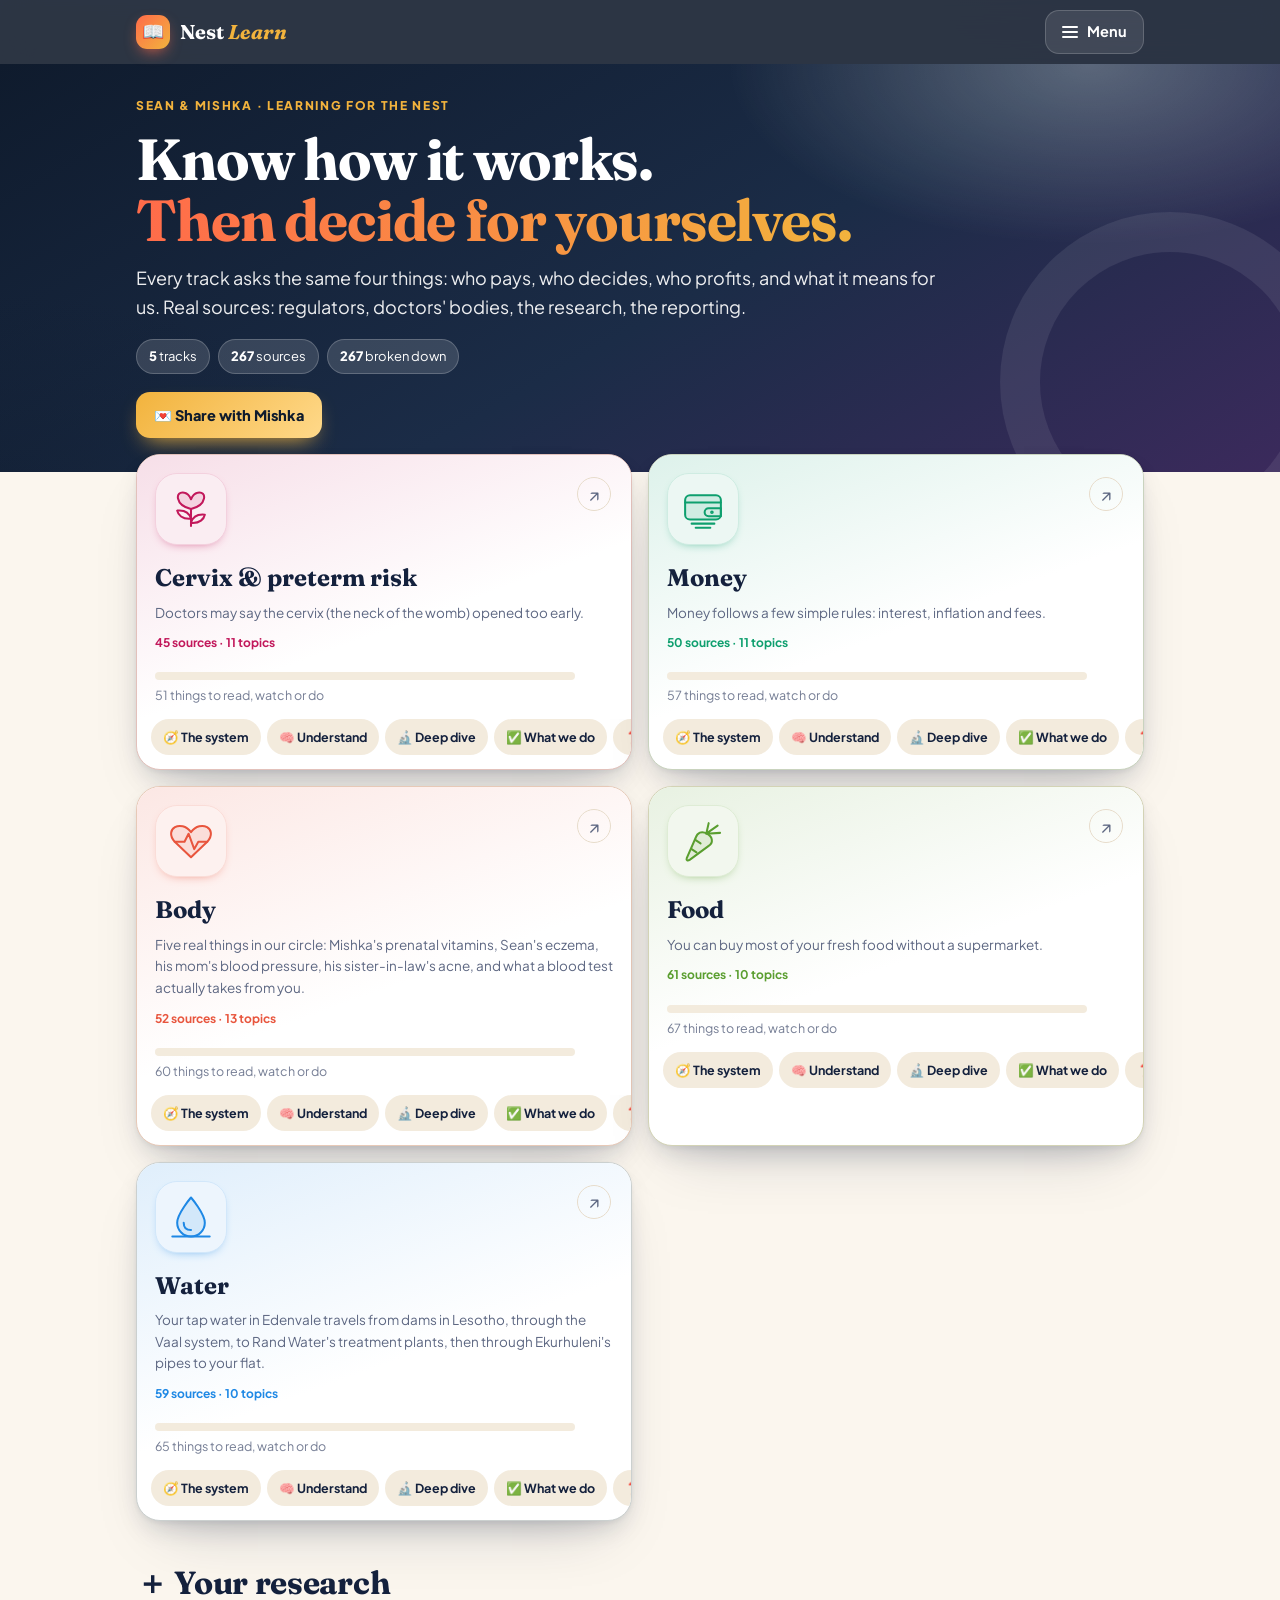
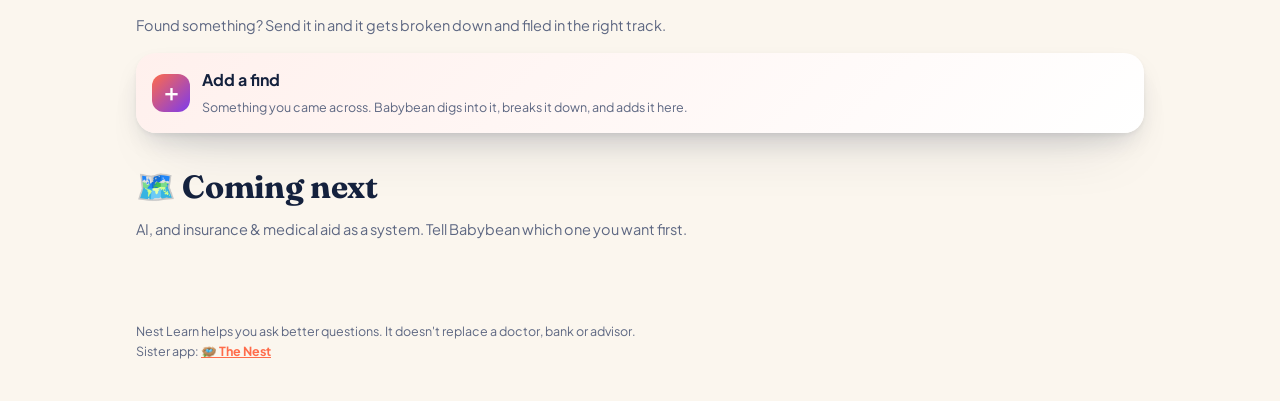
==== commit 5b6dc0ec: "Body: Mishka's prenatal vitamins (folate vs folic acid, label gaps, food-first, harm evidence incl. " ====
--- a/index.html
+++ b/index.html
@@ -26,19 +26,19 @@
   <a class="brand" href="index.html"><span class="logo">📖</span><span>Nest <i>Learn</i></span></a>
   <button type="button" class="menubtn" aria-expanded="false" aria-controls="menu"><span class="bars"></span> Menu</button>
 </div></header>
-<div class="menu" id="menu" hidden><div class="menu-in"><p class="mlbl">Jump to any track, or straight to one view</p><a class="mi" href="index.html"><span class="mic">🏠</span><span><b>Home</b><small>All tracks</small></span></a><div class="mgroup" style="--t1:#C2185B;--t2:#7B1FA2"><a class="mi" href="cervix.html"><span class="mic">🌸</span><span><b>Cervix &amp; preterm risk</b><small>45 sources</small></span></a><div class="mviews"><a href="cervix.html#system">🧭 The system</a><a href="cervix.html#understand">🧠 Understand</a><a href="cervix.html#deep">🔬 Deep dive</a><a href="cervix.html#do">✅ What we do</a><a href="cervix.html#ask">❓ Questions</a><a href="cervix.html#watch">⚠️ Watch out</a><a href="cervix.html#library">📚 Library</a></div></div><div class="mgroup" style="--t1:#0E9F6E;--t2:#0B6E99"><a class="mi" href="money.html"><span class="mic">💸</span><span><b>Money</b><small>50 sources</small></span></a><div class="mviews"><a href="money.html#system">🧭 The system</a><a href="money.html#understand">🧠 Understand</a><a href="money.html#deep">🔬 Deep dive</a><a href="money.html#do">✅ What we do</a><a href="money.html#ask">❓ Questions</a><a href="money.html#watch">⚠️ Watch out</a><a href="money.html#library">📚 Library</a></div></div><div class="mgroup" style="--t1:#E8553D;--t2:#C2185B"><a class="mi" href="body.html"><span class="mic">🫀</span><span><b>Body</b><small>46 sources</small></span></a><div class="mviews"><a href="body.html#system">🧭 The system</a><a href="body.html#understand">🧠 Understand</a><a href="body.html#deep">🔬 Deep dive</a><a href="body.html#do">✅ What we do</a><a href="body.html#ask">❓ Questions</a><a href="body.html#watch">⚠️ Watch out</a><a href="body.html#library">📚 Library</a></div></div><div class="mgroup" style="--t1:#5A9E2F;--t2:#D9822B"><a class="mi" href="food.html"><span class="mic">🥕</span><span><b>Food</b><small>61 sources</small></span></a><div class="mviews"><a href="food.html#system">🧭 The system</a><a href="food.html#understand">🧠 Understand</a><a href="food.html#deep">🔬 Deep dive</a><a href="food.html#do">✅ What we do</a><a href="food.html#ask">❓ Questions</a><a href="food.html#watch">⚠️ Watch out</a><a href="food.html#library">📚 Library</a></div></div><div class="mgroup" style="--t1:#1E88E5;--t2:#00ACC1"><a class="mi" href="water.html"><span class="mic">💧</span><span><b>Water</b><small>59 sources</small></span></a><div class="mviews"><a href="water.html#system">🧭 The system</a><a href="water.html#understand">🧠 Understand</a><a href="water.html#deep">🔬 Deep dive</a><a href="water.html#do">✅ What we do</a><a href="water.html#ask">❓ Questions</a><a href="water.html#watch">⚠️ Watch out</a><a href="water.html#library">📚 Library</a></div></div></div></div>
+<div class="menu" id="menu" hidden><div class="menu-in"><p class="mlbl">Jump to any track, or straight to one view</p><a class="mi" href="index.html"><span class="mic">🏠</span><span><b>Home</b><small>All tracks</small></span></a><div class="mgroup" style="--t1:#C2185B;--t2:#7B1FA2"><a class="mi" href="cervix.html"><span class="mic">🌸</span><span><b>Cervix &amp; preterm risk</b><small>45 sources</small></span></a><div class="mviews"><a href="cervix.html#system">🧭 The system</a><a href="cervix.html#understand">🧠 Understand</a><a href="cervix.html#deep">🔬 Deep dive</a><a href="cervix.html#do">✅ What we do</a><a href="cervix.html#ask">❓ Questions</a><a href="cervix.html#watch">⚠️ Watch out</a><a href="cervix.html#library">📚 Library</a></div></div><div class="mgroup" style="--t1:#0E9F6E;--t2:#0B6E99"><a class="mi" href="money.html"><span class="mic">💸</span><span><b>Money</b><small>50 sources</small></span></a><div class="mviews"><a href="money.html#system">🧭 The system</a><a href="money.html#understand">🧠 Understand</a><a href="money.html#deep">🔬 Deep dive</a><a href="money.html#do">✅ What we do</a><a href="money.html#ask">❓ Questions</a><a href="money.html#watch">⚠️ Watch out</a><a href="money.html#library">📚 Library</a></div></div><div class="mgroup" style="--t1:#E8553D;--t2:#C2185B"><a class="mi" href="body.html"><span class="mic">🫀</span><span><b>Body</b><small>52 sources</small></span></a><div class="mviews"><a href="body.html#system">🧭 The system</a><a href="body.html#understand">🧠 Understand</a><a href="body.html#deep">🔬 Deep dive</a><a href="body.html#do">✅ What we do</a><a href="body.html#ask">❓ Questions</a><a href="body.html#watch">⚠️ Watch out</a><a href="body.html#library">📚 Library</a></div></div><div class="mgroup" style="--t1:#5A9E2F;--t2:#D9822B"><a class="mi" href="food.html"><span class="mic">🥕</span><span><b>Food</b><small>61 sources</small></span></a><div class="mviews"><a href="food.html#system">🧭 The system</a><a href="food.html#understand">🧠 Understand</a><a href="food.html#deep">🔬 Deep dive</a><a href="food.html#do">✅ What we do</a><a href="food.html#ask">❓ Questions</a><a href="food.html#watch">⚠️ Watch out</a><a href="food.html#library">📚 Library</a></div></div><div class="mgroup" style="--t1:#1E88E5;--t2:#00ACC1"><a class="mi" href="water.html"><span class="mic">💧</span><span><b>Water</b><small>59 sources</small></span></a><div class="mviews"><a href="water.html#system">🧭 The system</a><a href="water.html#understand">🧠 Understand</a><a href="water.html#deep">🔬 Deep dive</a><a href="water.html#do">✅ What we do</a><a href="water.html#ask">❓ Questions</a><a href="water.html#watch">⚠️ Watch out</a><a href="water.html#library">📚 Library</a></div></div></div></div>
 
 <section class="hero home"><div class="hero-in">
 <p class="kicker">Sean &amp; Mishka · learning for The Nest</p>
 <h1>Know how it works.<br><span class="grad">Then decide for yourselves.</span></h1>
 <p class="lede">Every track asks the same four things: who pays, who decides, who profits, and what it means for us. Real sources: regulators, doctors' bodies, the research, the reporting.</p>
-<div class="stats"><span><b>5</b> tracks</span><span><b>261</b> sources</span><span><b>261</b> broken down</span></div>
+<div class="stats"><span><b>5</b> tracks</span><span><b>267</b> sources</span><span><b>267</b> broken down</span></div>
 <div class="herobtns"><button type="button" class="sharebtn">💌 Share with Mishka</button><button type="button" class="installbtn" hidden>📲 Install app</button></div>
 </div></section>
 <main class="wrap"><div class="tgrid">
 <div class="tcard" style="--t1:#C2185B;--t2:#7B1FA2"><a class="tmain" href="cervix.html"><span class="tic"><svg class="track-art" viewBox="0 0 64 64" fill="none" stroke="currentColor" stroke-width="2.5" stroke-linecap="round" stroke-linejoin="round" aria-hidden="true" focusable="false"><path class="art-fill" d="M32 32C12 27 12 9 24 12c5 1 8 8 8 8s3-7 8-8c12-3 12 15-8 20Z"/><path d="M32 32v21M32 44c-11 1-16-5-17-10 10-1 15 3 17 10Zm0 5c11 1 16-5 17-10-10-1-15 3-17 10Z"/></svg></span><b>Cervix &amp; preterm risk</b><small>Doctors may say the cervix (the neck of the womb) opened too early.</small><span class="tmeta">45 sources · 11 topics</span><div class="tprog mini" data-track="cervix"><div class="bar"><span></span></div><small class="pc"></small></div></a><div class="tviews"><a href="cervix.html#system">🧭 The system</a><a href="cervix.html#understand">🧠 Understand</a><a href="cervix.html#deep">🔬 Deep dive</a><a href="cervix.html#do">✅ What we do</a><a href="cervix.html#ask">❓ Questions</a><a href="cervix.html#watch">⚠️ Watch out</a><a href="cervix.html#library">📚 Library</a></div></div>
 <div class="tcard" style="--t1:#0E9F6E;--t2:#0B6E99"><a class="tmain" href="money.html"><span class="tic"><svg class="track-art" viewBox="0 0 64 64" fill="none" stroke="currentColor" stroke-width="2.5" stroke-linecap="round" stroke-linejoin="round" aria-hidden="true" focusable="false"><rect class="art-fill" x="10" y="15" width="44" height="30" rx="6"/><path d="M10 24h44M39 31h15v10H39a5 5 0 0 1 0-10Z"/><circle cx="43" cy="36" r="1"/><path d="M18 50h28M23 55h18"/></svg></span><b>Money</b><small>Money follows a few simple rules: interest, inflation and fees.</small><span class="tmeta">50 sources · 11 topics</span><div class="tprog mini" data-track="money"><div class="bar"><span></span></div><small class="pc"></small></div></a><div class="tviews"><a href="money.html#system">🧭 The system</a><a href="money.html#understand">🧠 Understand</a><a href="money.html#deep">🔬 Deep dive</a><a href="money.html#do">✅ What we do</a><a href="money.html#ask">❓ Questions</a><a href="money.html#watch">⚠️ Watch out</a><a href="money.html#library">📚 Library</a></div></div>
-<div class="tcard" style="--t1:#E8553D;--t2:#C2185B"><a class="tmain" href="body.html"><span class="tic"><svg class="track-art" viewBox="0 0 64 64" fill="none" stroke="currentColor" stroke-width="2.5" stroke-linecap="round" stroke-linejoin="round" aria-hidden="true" focusable="false"><path class="art-fill" d="M32 52 12 33C-2 17 20 5 32 21 44 5 66 17 52 33Z"/><path d="M12 33h12l5-10 7 19 5-9h11"/></svg></span><b>Body</b><small>Four real things in our circle: Sean&#x27;s eczema, his mom&#x27;s blood pressure, his sister-in-law&#x27;s acne, and what a blood test actually takes from you.</small><span class="tmeta">46 sources · 11 topics</span><div class="tprog mini" data-track="body"><div class="bar"><span></span></div><small class="pc"></small></div></a><div class="tviews"><a href="body.html#system">🧭 The system</a><a href="body.html#understand">🧠 Understand</a><a href="body.html#deep">🔬 Deep dive</a><a href="body.html#do">✅ What we do</a><a href="body.html#ask">❓ Questions</a><a href="body.html#watch">⚠️ Watch out</a><a href="body.html#library">📚 Library</a></div></div>
+<div class="tcard" style="--t1:#E8553D;--t2:#C2185B"><a class="tmain" href="body.html"><span class="tic"><svg class="track-art" viewBox="0 0 64 64" fill="none" stroke="currentColor" stroke-width="2.5" stroke-linecap="round" stroke-linejoin="round" aria-hidden="true" focusable="false"><path class="art-fill" d="M32 52 12 33C-2 17 20 5 32 21 44 5 66 17 52 33Z"/><path d="M12 33h12l5-10 7 19 5-9h11"/></svg></span><b>Body</b><small>Five real things in our circle: Mishka&#x27;s prenatal vitamins, Sean&#x27;s eczema, his mom&#x27;s blood pressure, his sister-in-law&#x27;s acne, and what a blood test actually takes from you.</small><span class="tmeta">52 sources · 13 topics</span><div class="tprog mini" data-track="body"><div class="bar"><span></span></div><small class="pc"></small></div></a><div class="tviews"><a href="body.html#system">🧭 The system</a><a href="body.html#understand">🧠 Understand</a><a href="body.html#deep">🔬 Deep dive</a><a href="body.html#do">✅ What we do</a><a href="body.html#ask">❓ Questions</a><a href="body.html#watch">⚠️ Watch out</a><a href="body.html#library">📚 Library</a></div></div>
 <div class="tcard" style="--t1:#5A9E2F;--t2:#D9822B"><a class="tmain" href="food.html"><span class="tic"><svg class="track-art" viewBox="0 0 64 64" fill="none" stroke="currentColor" stroke-width="2.5" stroke-linecap="round" stroke-linejoin="round" aria-hidden="true" focusable="false"><path class="art-fill" d="M37 23c-7-4-12-1-14 5L12 53c-1 3 1 4 4 2l23-17c6-4 5-11-2-15Z"/><path d="m36 23 3-13m-3 13 14-10m-14 10 17-1M23 31l6 4m-11 7 6 4"/></svg></span><b>Food</b><small>You can buy most of your fresh food without a supermarket.</small><span class="tmeta">61 sources · 10 topics</span><div class="tprog mini" data-track="food"><div class="bar"><span></span></div><small class="pc"></small></div></a><div class="tviews"><a href="food.html#system">🧭 The system</a><a href="food.html#understand">🧠 Understand</a><a href="food.html#deep">🔬 Deep dive</a><a href="food.html#do">✅ What we do</a><a href="food.html#ask">❓ Questions</a><a href="food.html#watch">⚠️ Watch out</a><a href="food.html#library">📚 Library</a></div></div>
 <div class="tcard" style="--t1:#1E88E5;--t2:#00ACC1"><a class="tmain" href="water.html"><span class="tic"><svg class="track-art" viewBox="0 0 64 64" fill="none" stroke="currentColor" stroke-width="2.5" stroke-linecap="round" stroke-linejoin="round" aria-hidden="true" focusable="false"><path class="art-fill" d="M32 8S15 28 15 39a17 17 0 0 0 34 0C49 28 32 8 32 8Z"/><path d="M23 39c0 6 3 9 9 9M9 56h46"/></svg></span><b>Water</b><small>Your tap water in Edenvale travels from dams in Lesotho, through the Vaal system, to Rand Water&#x27;s treatment plants, then through Ekurhuleni&#x27;s pipes to your flat.</small><span class="tmeta">59 sources · 10 topics</span><div class="tprog mini" data-track="water"><div class="bar"><span></span></div><small class="pc"></small></div></a><div class="tviews"><a href="water.html#system">🧭 The system</a><a href="water.html#understand">🧠 Understand</a><a href="water.html#deep">🔬 Deep dive</a><a href="water.html#do">✅ What we do</a><a href="water.html#ask">❓ Questions</a><a href="water.html#watch">⚠️ Watch out</a><a href="water.html#library">📚 Library</a></div></div>
 </div>
@@ -50,7 +50,7 @@
 <p class="how">Opens Telegram with your find ready to send.</p></div></details></section>
 <section class="view"><h2>🗺️ Coming next</h2><p class="vsub">AI, and insurance &amp; medical aid as a system. Tell Babybean which one you want first.</p></section>
 </main>
-<script>window.LEARN_TOTALS={"cervix": 51, "money": 57, "body": 52, "food": 67, "water": 65};</script>
+<script>window.LEARN_TOTALS={"cervix": 51, "money": 57, "body": 60, "food": 67, "water": 65};</script>
 <footer class="lfoot">Nest Learn helps you ask better questions. It doesn't replace a doctor, bank or advisor.
 <br>Sister app: <a href="https://seanmacebo-ux.github.io/nest/">🪺 The Nest</a></footer>
 <script src="learn.js?v=20261117a"></script>
